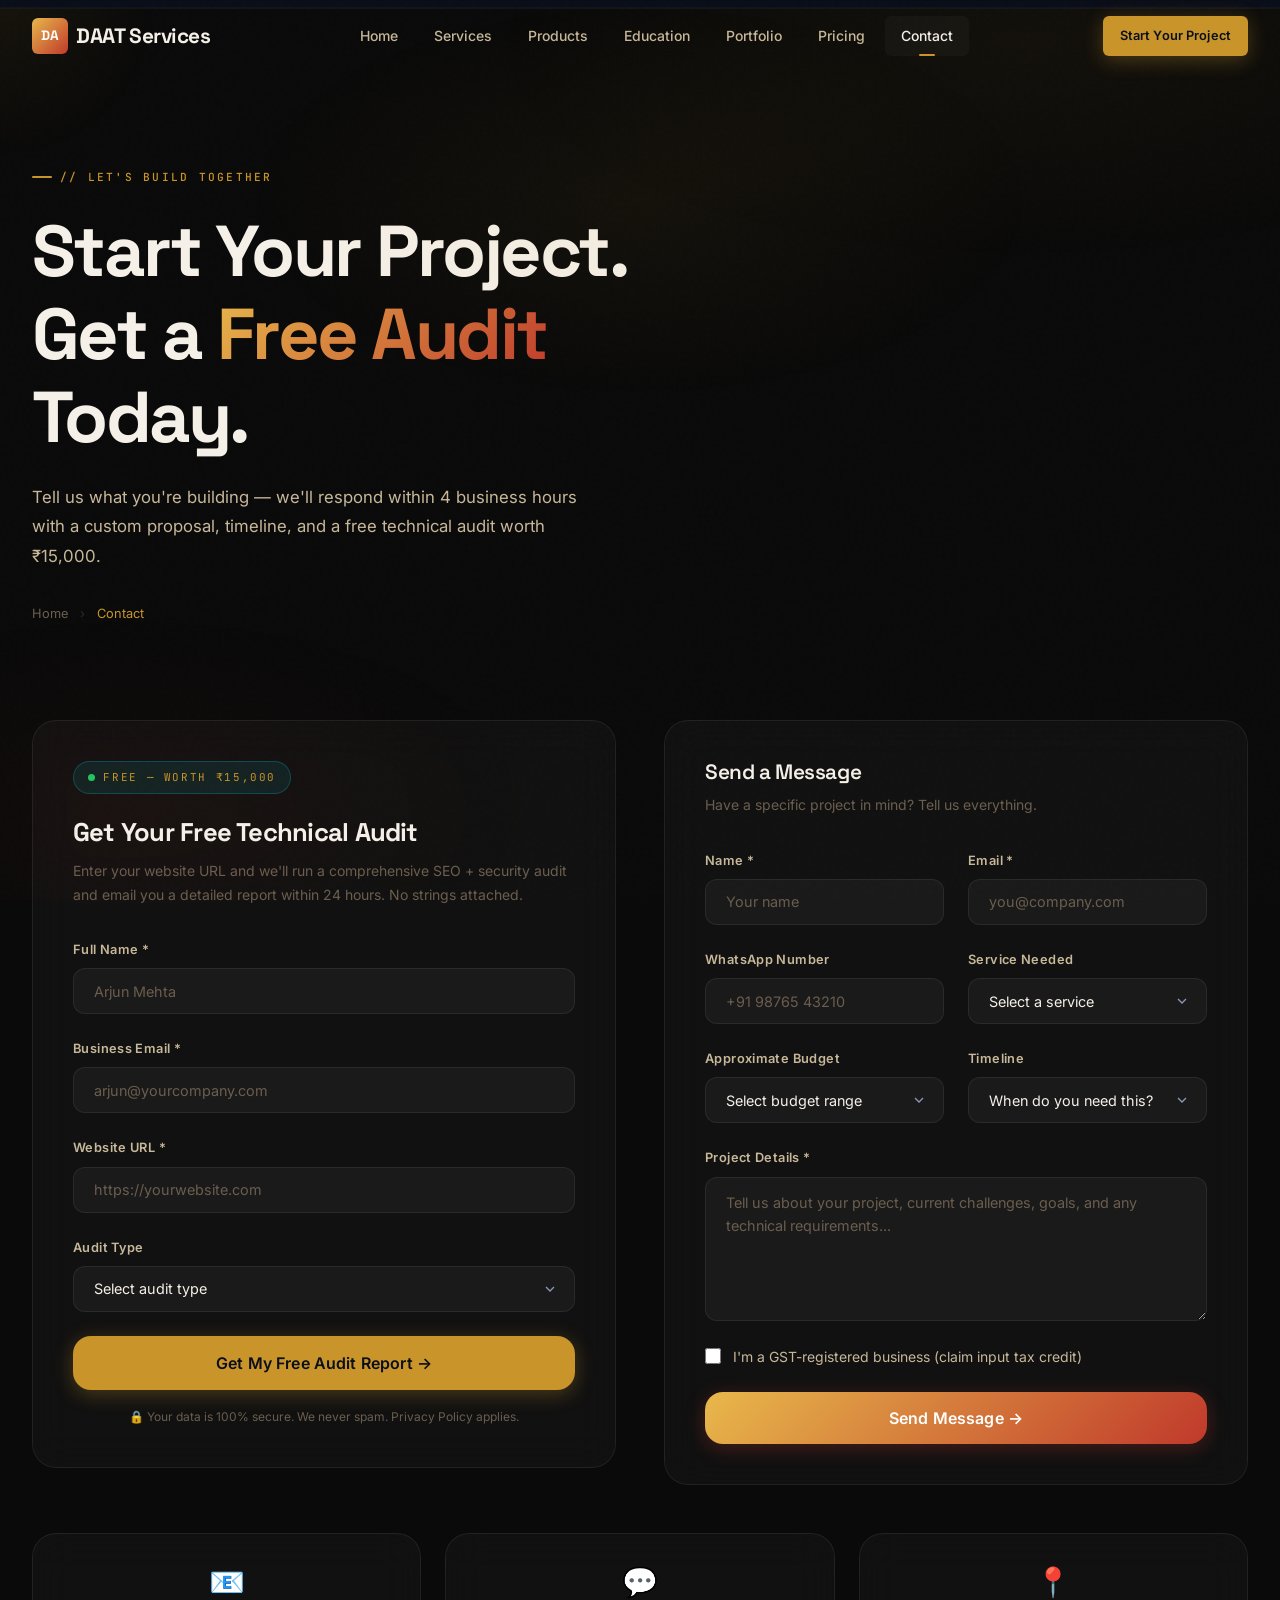
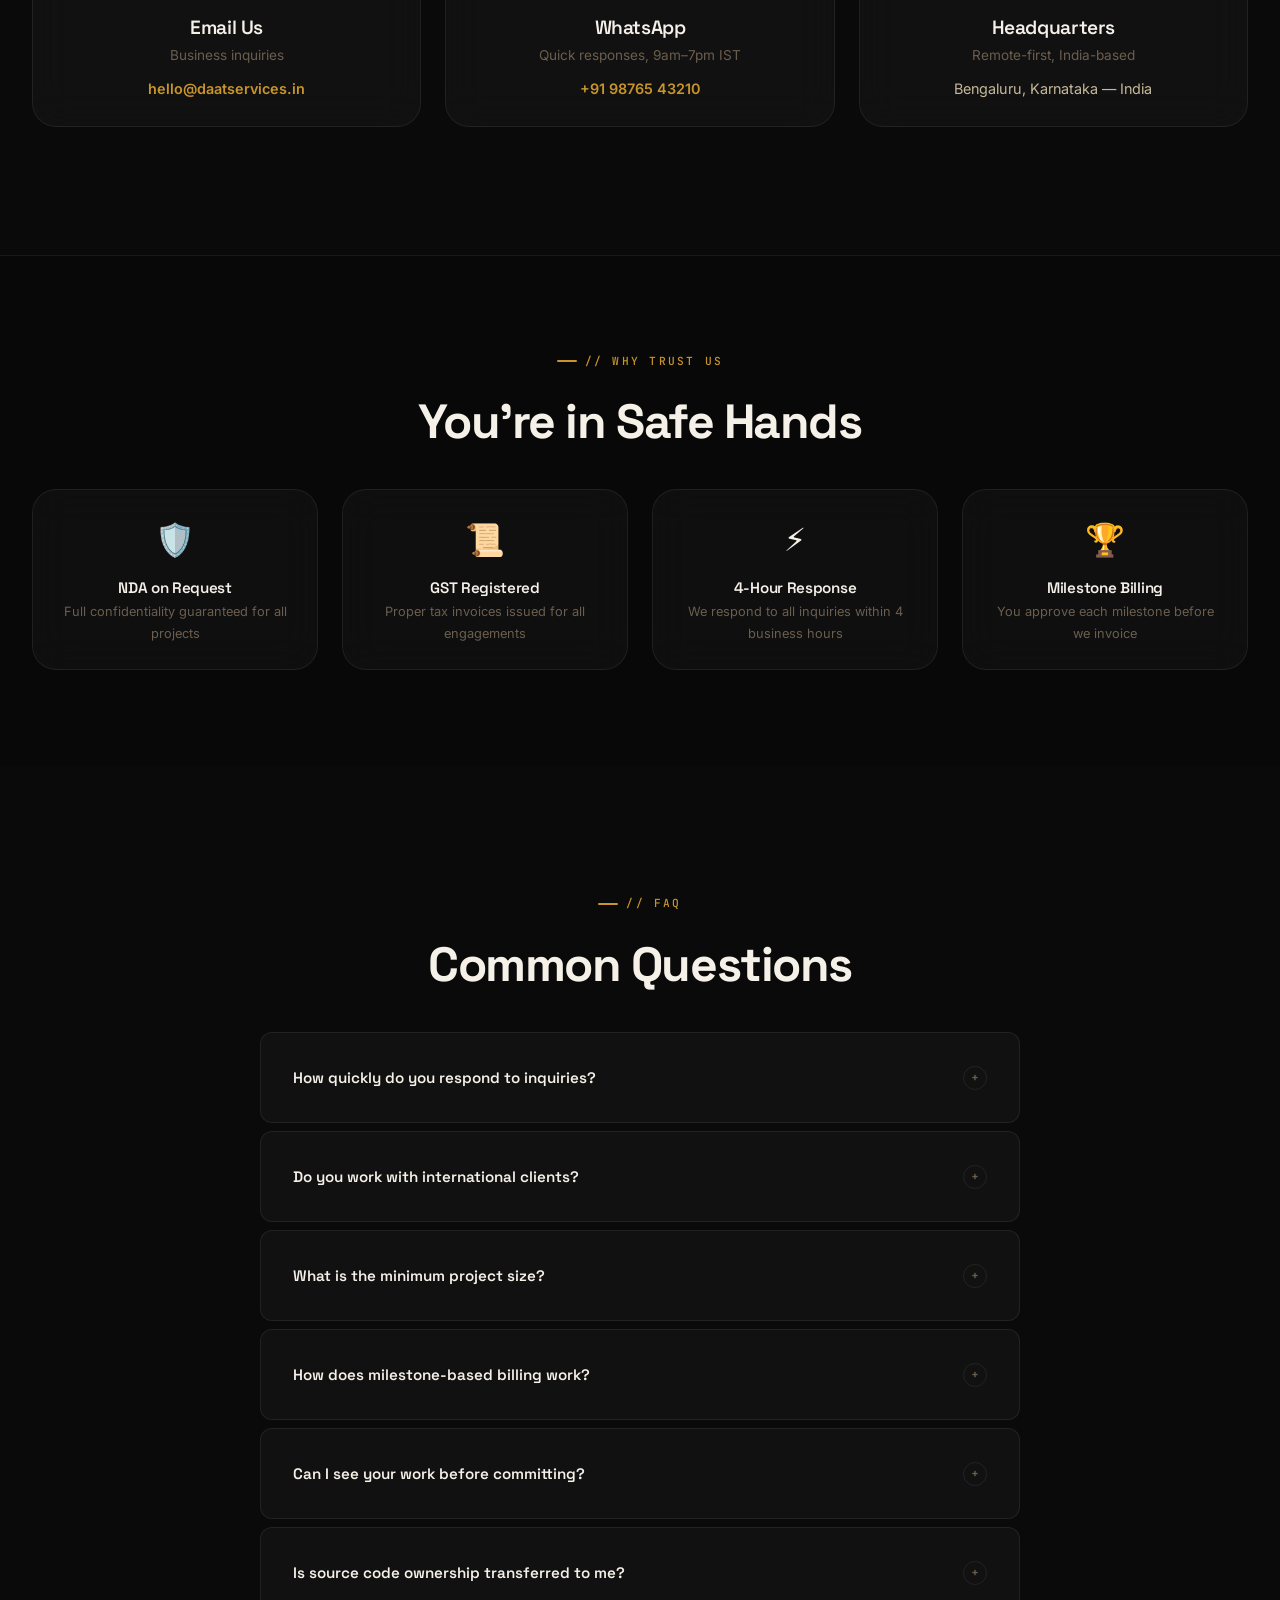
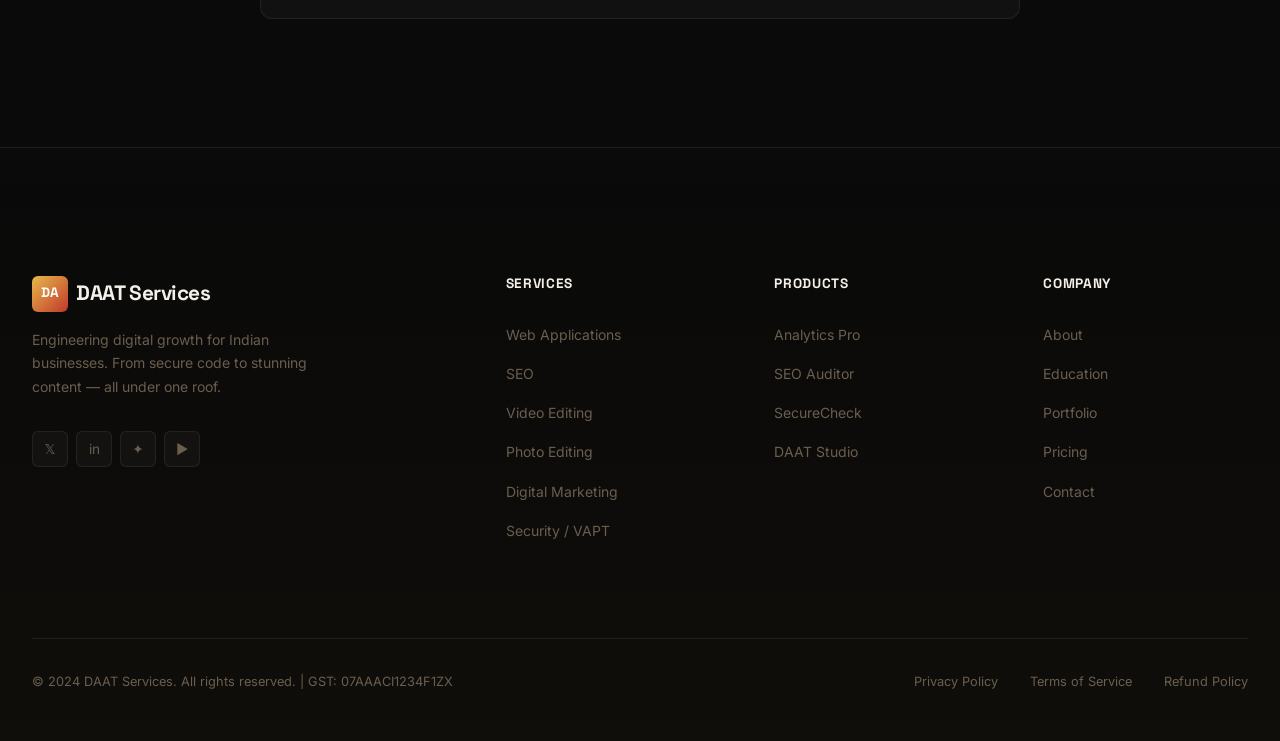
==== contact.html @ 8ff04e64 "init" ====
<!DOCTYPE html>
<html lang="en">
<head>
  <meta charset="UTF-8">
  <meta name="viewport" content="width=device-width, initial-scale=1.0">
  <title>Contact & Free Audit | DAAT Services — Digital Agency India</title>
  <meta name="description" content="Contact DAAT Services for a free SEO or security audit. Start your project today. India's premier full-stack digital agency — web, SEO, video, marketing.">
  <meta property="og:title" content="Contact DAAT Services | Get Your Free Audit">
  <meta property="og:description" content="Get a free ₹15,000 technical SEO or security audit. Reach out today.">
  <meta property="og:image" content="assets/hero_bg.jpg">
  <link rel="stylesheet" href="css/global.css">
  <link rel="stylesheet" href="css/animations.css">
  <link rel="stylesheet" href="css/components.css">
</head>
<body>
<div class="cursor-glow"></div>
<div class="progress-bar"></div>

<!-- ── Navigation ─────────────────────────────────────────── -->
<nav class="nav" id="main-nav" role="navigation" aria-label="Main navigation">
  <div class="nav-inner">
    <a href="index.html" class="nav-logo" aria-label="DAAT Services Home">
      <div class="nav-logo-icon" aria-hidden="true">DA</div>
      DAAT Services
    </a>
    <div class="nav-links" role="list">
      <a href="index.html"    class="nav-link" role="listitem">Home</a>
      <a href="services.html" class="nav-link" role="listitem">Services</a>
      <a href="products.html" class="nav-link" role="listitem">Products</a>
      <a href="education.html" class="nav-link" role="listitem">Education</a>
      <a href="portfolio.html" class="nav-link" role="listitem">Portfolio</a>
      <a href="pricing.html"  class="nav-link" role="listitem">Pricing</a>
      <a href="contact.html"  class="nav-link active" role="listitem">Contact</a>
    </div>
    <div class="nav-actions">
      <a href="contact.html" class="btn btn-primary btn-sm">Start Your Project</a>
      <button class="nav-toggle" id="nav-toggle" aria-label="Toggle navigation" aria-expanded="false">
        <span></span><span></span><span></span>
      </button>
    </div>
  </div>
</nav>

<!-- Mobile Drawer -->
<div class="nav-drawer" id="nav-drawer" aria-hidden="true">
  <div class="nav-drawer-links">
    <a href="index.html"     class="nav-drawer-link">Home</a>
    <a href="services.html"  class="nav-drawer-link">Services</a>
    <a href="products.html"  class="nav-drawer-link">Products</a>
    <a href="education.html" class="nav-drawer-link">Education</a>
    <a href="portfolio.html" class="nav-drawer-link">Portfolio</a>
    <a href="pricing.html"   class="nav-drawer-link">Pricing</a>
    <a href="contact.html"   class="nav-drawer-link">Contact</a>
  </div>
  <a href="contact.html" class="btn btn-primary" style="width:100%;justify-content:center">Start Your Project →</a>
</div>

<main class="page-wrapper">

  <!-- ── Page Hero ─────────────────────────────────────────── -->
  <section class="page-hero">
    <div class="container">
      <div style="max-width:700px">
        <div class="section-eyebrow">// Let's Build Together</div>
        <h1>Start Your Project.<br>Get a <span class="text-gradient">Free Audit</span> Today.</h1>
        <p style="font-size:1.05rem;color:var(--text-body);margin:1.5rem 0 2rem;max-width:560px;line-height:1.75">
          Tell us what you're building — we'll respond within 4 business hours with a custom
          proposal, timeline, and a free technical audit worth ₹15,000.
        </p>
        <nav aria-label="Breadcrumb" style="font-size:0.8rem;color:var(--text-muted)">
          <a href="index.html" style="color:var(--text-muted)">Home</a>
          <span style="margin:0 0.5rem;opacity:0.4">›</span>
          <span style="color:var(--cyan)">Contact</span>
        </nav>
      </div>
    </div>
  </section>

  <!-- ── Free Audit Lead Magnet ─────────────────────────────── -->
  <section class="section" style="padding-top:0">
    <div class="container">
      <div style="display:grid;grid-template-columns:1fr 1fr;gap:3rem;align-items:start">

        <!-- Left: Free Audit Form -->
        <div class="reveal from-left">
          <div class="glass-card" style="padding:2.5rem">
            <div style="display:inline-flex;align-items:center;gap:0.5rem;background:rgba(0,240,255,0.08);border:1px solid rgba(0,240,255,0.2);border-radius:100px;padding:0.4rem 0.9rem;margin-bottom:1.5rem">
              <span style="width:7px;height:7px;background:#22c55e;border-radius:50%;display:inline-block"></span>
              <span style="font-family:'JetBrains Mono',monospace;font-size:0.68rem;letter-spacing:0.15em;text-transform:uppercase;color:var(--cyan)">Free — Worth ₹15,000</span>
            </div>
            <h2 style="font-size:1.6rem;margin-bottom:0.75rem">Get Your Free Technical Audit</h2>
            <p style="font-size:0.875rem;color:var(--text-muted);margin-bottom:2rem;line-height:1.7">
              Enter your website URL and we'll run a comprehensive SEO + security audit
              and email you a detailed report within 24 hours. No strings attached.
            </p>
            <form data-form="lead" novalidate>
              <div class="contact-form" style="grid-template-columns:1fr">
                <div class="form-group">
                  <label class="form-label" for="audit-name">Full Name *</label>
                  <input class="form-input-large" id="audit-name" type="text" placeholder="Arjun Mehta" required>
                </div>
                <div class="form-group">
                  <label class="form-label" for="audit-email">Business Email *</label>
                  <input class="form-input-large" id="audit-email" type="email" placeholder="arjun@yourcompany.com" required>
                </div>
                <div class="form-group">
                  <label class="form-label" for="audit-url">Website URL *</label>
                  <input class="form-input-large" id="audit-url" type="url" placeholder="https://yourwebsite.com" required>
                </div>
                <div class="form-group">
                  <label class="form-label" for="audit-type">Audit Type</label>
                  <select class="form-input-large" id="audit-type">
                    <option value="">Select audit type</option>
                    <option value="seo">Technical SEO Audit</option>
                    <option value="security">Security Vulnerability Scan</option>
                    <option value="both">Both SEO + Security</option>
                  </select>
                </div>
              </div>
              <button type="submit" class="btn btn-primary btn-lg" style="width:100%;margin-top:1.5rem;justify-content:center">
                Get My Free Audit Report →
              </button>
              <p style="font-size:0.75rem;color:var(--text-muted);text-align:center;margin-top:1rem">
                🔒 Your data is 100% secure. We never spam. Privacy Policy applies.
              </p>
            </form>
          </div>
        </div>

        <!-- Right: Contact + Info -->
        <div class="reveal from-right" style="display:flex;flex-direction:column;gap:1.5rem">

          <!-- General Contact Form -->
          <div class="glass-card" style="padding:2.5rem">
            <h3 style="font-size:1.3rem;margin-bottom:0.5rem">Send a Message</h3>
            <p style="font-size:0.875rem;color:var(--text-muted);margin-bottom:2rem">Have a specific project in mind? Tell us everything.</p>
            <form data-form="contact" novalidate>
              <div class="contact-form">
                <div class="form-group">
                  <label class="form-label" for="c-name">Name *</label>
                  <input class="form-input-large" id="c-name" type="text" placeholder="Your name" required>
                </div>
                <div class="form-group">
                  <label class="form-label" for="c-email">Email *</label>
                  <input class="form-input-large" id="c-email" type="email" placeholder="you@company.com" required>
                </div>
                <div class="form-group">
                  <label class="form-label" for="c-phone">WhatsApp Number</label>
                  <input class="form-input-large" id="c-phone" type="tel" placeholder="+91 98765 43210">
                </div>
                <div class="form-group">
                  <label class="form-label" for="c-service">Service Needed</label>
                  <select class="form-input-large" id="c-service">
                    <option value="">Select a service</option>
                    <option>Web Application Development</option>
                    <option>Data-Driven SEO</option>
                    <option>Video Editing & Production</option>
                    <option>Photo Editing & Design</option>
                    <option>Digital Marketing & Ads</option>
                    <option>Security & VAPT</option>
                    <option>Multiple Services</option>
                    <option>Product Demo / Consultation</option>
                  </select>
                </div>
                <div class="form-group">
                  <label class="form-label" for="c-budget">Approximate Budget</label>
                  <select class="form-input-large" id="c-budget">
                    <option value="">Select budget range</option>
                    <option>Under ₹25,000</option>
                    <option>₹25,000 – ₹1,00,000</option>
                    <option>₹1,00,000 – ₹5,00,000</option>
                    <option>₹5,00,000+</option>
                    <option>Ongoing Retainer</option>
                  </select>
                </div>
                <div class="form-group">
                  <label class="form-label" for="c-timeline">Timeline</label>
                  <select class="form-input-large" id="c-timeline">
                    <option value="">When do you need this?</option>
                    <option>ASAP (within 1 week)</option>
                    <option>Within 1 month</option>
                    <option>1–3 months</option>
                    <option>3+ months</option>
                    <option>Flexible</option>
                  </select>
                </div>
                <div class="form-group full">
                  <label class="form-label" for="c-message">Project Details *</label>
                  <textarea class="form-input-large" id="c-message" rows="5" placeholder="Tell us about your project, current challenges, goals, and any technical requirements..." required></textarea>
                </div>
                <!-- GSTIN for B2B -->
                <div class="form-group full">
                  <label style="display:flex;align-items:center;gap:0.75rem;cursor:pointer;font-size:0.875rem;color:var(--text-body)">
                    <input type="checkbox" id="c-has-gstin" style="width:16px;height:16px;accent-color:var(--cyan)">
                    I'm a GST-registered business (claim input tax credit)
                  </label>
                  <div id="c-gstin-field" style="display:none;margin-top:0.75rem">
                    <input class="form-input-large" type="text" placeholder="GST Number (e.g. 07AAACI1234F1ZX)" maxlength="15" style="text-transform:uppercase">
                    <p style="font-size:0.75rem;color:var(--cyan);margin-top:0.5rem">✓ GST-compliant invoice will be issued for all transactions.</p>
                  </div>
                </div>
              </div>
              <button type="submit" class="btn btn-gradient btn-lg" style="width:100%;margin-top:1.5rem;justify-content:center">
                Send Message →
              </button>
            </form>
          </div>

        </div>
      </div>

      <!-- Contact Info Cards -->
      <div style="display:grid;grid-template-columns:repeat(3,1fr);gap:1.5rem;margin-top:3rem" class="stagger-container">
        <div class="glass-card reveal" style="padding:1.5rem;text-align:center">
          <div style="font-size:1.8rem;margin-bottom:0.75rem">📧</div>
          <h4 style="margin-bottom:0.25rem">Email Us</h4>
          <p style="font-size:0.85rem;color:var(--text-muted);margin-bottom:0.5rem">Business inquiries</p>
          <a href="mailto:hello@daatservices.in" style="color:var(--cyan);font-size:0.9rem;font-weight:600">hello@daatservices.in</a>
        </div>
        <div class="glass-card reveal" style="padding:1.5rem;text-align:center">
          <div style="font-size:1.8rem;margin-bottom:0.75rem">💬</div>
          <h4 style="margin-bottom:0.25rem">WhatsApp</h4>
          <p style="font-size:0.85rem;color:var(--text-muted);margin-bottom:0.5rem">Quick responses, 9am–7pm IST</p>
          <a href="https://wa.me/919876543210" target="_blank" rel="noopener" style="color:var(--cyan);font-size:0.9rem;font-weight:600">+91 98765 43210</a>
        </div>
        <div class="glass-card reveal" style="padding:1.5rem;text-align:center">
          <div style="font-size:1.8rem;margin-bottom:0.75rem">📍</div>
          <h4 style="margin-bottom:0.25rem">Headquarters</h4>
          <p style="font-size:0.85rem;color:var(--text-muted);margin-bottom:0.5rem">Remote-first, India-based</p>
          <span style="color:var(--text-body);font-size:0.9rem">Bengaluru, Karnataka — India</span>
        </div>
      </div>
    </div>
  </section>

  <!-- ── Trust & Verification ──────────────────────────────── -->
  <section class="section-sm" style="background:rgba(0,0,0,0.15);border-top:1px solid var(--glass-border)">
    <div class="container">
      <div style="text-align:center;margin-bottom:2.5rem" class="reveal">
        <div class="section-eyebrow" style="justify-content:center">// Why Trust Us</div>
        <h2>You're in Safe Hands</h2>
      </div>
      <div style="display:grid;grid-template-columns:repeat(4,1fr);gap:1.5rem" class="stagger-container">
        <div class="glass-card reveal" style="padding:1.5rem;text-align:center">
          <div style="font-size:2rem;margin-bottom:0.75rem">🛡️</div>
          <h4 style="font-size:0.95rem;margin-bottom:0.25rem">NDA on Request</h4>
          <p style="font-size:0.8rem;color:var(--text-muted)">Full confidentiality guaranteed for all projects</p>
        </div>
        <div class="glass-card reveal" style="padding:1.5rem;text-align:center">
          <div style="font-size:2rem;margin-bottom:0.75rem">📜</div>
          <h4 style="font-size:0.95rem;margin-bottom:0.25rem">GST Registered</h4>
          <p style="font-size:0.8rem;color:var(--text-muted)">Proper tax invoices issued for all engagements</p>
        </div>
        <div class="glass-card reveal" style="padding:1.5rem;text-align:center">
          <div style="font-size:2rem;margin-bottom:0.75rem">⚡</div>
          <h4 style="font-size:0.95rem;margin-bottom:0.25rem">4-Hour Response</h4>
          <p style="font-size:0.8rem;color:var(--text-muted)">We respond to all inquiries within 4 business hours</p>
        </div>
        <div class="glass-card reveal" style="padding:1.5rem;text-align:center">
          <div style="font-size:2rem;margin-bottom:0.75rem">🏆</div>
          <h4 style="font-size:0.95rem;margin-bottom:0.25rem">Milestone Billing</h4>
          <p style="font-size:0.8rem;color:var(--text-muted)">You approve each milestone before we invoice</p>
        </div>
      </div>
    </div>
  </section>

  <!-- ── FAQ ──────────────────────────────────────────────── -->
  <section class="section">
    <div class="container">
      <div class="section-header reveal" style="text-align:center;margin-bottom:2.5rem">
        <div class="section-eyebrow" style="justify-content:center">// FAQ</div>
        <h2>Common Questions</h2>
      </div>
      <div class="faq-list">
        <div class="faq-item">
          <div class="faq-question">
            How quickly do you respond to inquiries?
            <div class="faq-icon">+</div>
          </div>
          <div class="faq-answer">
            <p>We respond to all new inquiries within 4 business hours (9am–7pm IST, Monday–Saturday). For urgent projects, WhatsApp is the fastest way to reach us and typically gets a response within 30 minutes.</p>
          </div>
        </div>
        <div class="faq-item">
          <div class="faq-question">
            Do you work with international clients?
            <div class="faq-icon">+</div>
          </div>
          <div class="faq-answer">
            <p>Yes, we work with clients globally. For international clients, invoicing is available in USD. We're a fully remote team, so timezone differences are handled via async Slack communication and scheduled video calls.</p>
          </div>
        </div>
        <div class="faq-item">
          <div class="faq-question">
            What is the minimum project size?
            <div class="faq-icon">+</div>
          </div>
          <div class="faq-answer">
            <p>Our sachet/one-off packages start from ₹1,499 (e.g., product photo editing). For ongoing retainers, our Growth plan starts at ₹24,999/month. We believe every business, at any stage, deserves quality digital work.</p>
          </div>
        </div>
        <div class="faq-item">
          <div class="faq-question">
            How does milestone-based billing work?
            <div class="faq-icon">+</div>
          </div>
          <div class="faq-answer">
            <p>We split projects into clear milestones (e.g., 30% on kickoff, 40% on design approval, 30% on final delivery). You only pay each milestone after reviewing and approving the deliverable. This protects your investment at every step.</p>
          </div>
        </div>
        <div class="faq-item">
          <div class="faq-question">
            Can I see your work before committing?
            <div class="faq-icon">+</div>
          </div>
          <div class="faq-answer">
            <p>Absolutely. Our portfolio page has 6 detailed case studies. We're also happy to arrange a 30-minute Zoom call where we walk you through relevant past projects, methodologies, and answer any technical questions you have.</p>
          </div>
        </div>
        <div class="faq-item">
          <div class="faq-question">
            Is source code ownership transferred to me?
            <div class="faq-icon">+</div>
          </div>
          <div class="faq-answer">
            <p>Yes — upon final payment, you receive 100% ownership of all source code, design files, video project files, and content assets. We use private GitHub repositories during development and transfer ownership at project close.</p>
          </div>
        </div>
      </div>
    </div>
  </section>

</main>

<!-- ── Footer ─────────────────────────────────────────────── -->
<footer>
  <div class="container">
    <div class="footer-grid">
      <div class="footer-brand">
        <a href="index.html" class="nav-logo" style="margin-bottom:0">
          <div class="nav-logo-icon">DA</div>
          DAAT Services
        </a>
        <p>Engineering digital growth for Indian businesses. From secure code to stunning content — all under one roof.</p>
        <div class="footer-socials">
          <a href="#" class="social-btn" aria-label="X / Twitter">𝕏</a>
          <a href="#" class="social-btn" aria-label="LinkedIn">in</a>
          <a href="#" class="social-btn" aria-label="Instagram">✦</a>
          <a href="#" class="social-btn" aria-label="YouTube">▶</a>
        </div>
      </div>
      <div class="footer-col">
        <h5>Services</h5>
        <div class="footer-links">
          <a href="services.html" class="footer-link">Web Applications</a>
          <a href="services.html" class="footer-link">SEO</a>
          <a href="services.html" class="footer-link">Video Editing</a>
          <a href="services.html" class="footer-link">Photo Editing</a>
          <a href="services.html" class="footer-link">Digital Marketing</a>
          <a href="services.html" class="footer-link">Security / VAPT</a>
        </div>
      </div>
      <div class="footer-col">
        <h5>Products</h5>
        <div class="footer-links">
          <a href="products.html" class="footer-link">Analytics Pro</a>
          <a href="products.html" class="footer-link">SEO Auditor</a>
          <a href="products.html" class="footer-link">SecureCheck</a>
          <a href="products.html" class="footer-link">DAAT Studio</a>
        </div>
      </div>
      <div class="footer-col">
        <h5>Company</h5>
        <div class="footer-links">
          <a href="index.html"     class="footer-link">About</a>
          <a href="education.html" class="footer-link">Education</a>
          <a href="portfolio.html" class="footer-link">Portfolio</a>
          <a href="pricing.html"   class="footer-link">Pricing</a>
          <a href="contact.html"   class="footer-link">Contact</a>
        </div>
      </div>
    </div>
    <div class="footer-bottom">
      <p>© 2024 DAAT Services. All rights reserved. | GST: 07AAACI1234F1ZX</p>
      <div class="footer-legal">
        <a href="#">Privacy Policy</a>
        <a href="#">Terms of Service</a>
        <a href="#">Refund Policy</a>
      </div>
    </div>
  </div>
</footer>

<script src="js/main.js"></script>
<script>
  // GSTIN field toggle
  document.getElementById('c-has-gstin')?.addEventListener('change', function() {
    document.getElementById('c-gstin-field').style.display = this.checked ? 'block' : 'none';
  });
</script>
</body>
</html>
---- css/global.css ----
/* ============================================================
   DAAT SERVICES — Global Design System
   ============================================================ */

@import url('https://fonts.googleapis.com/css2?family=Space+Grotesk:wght@300;400;500;600;700;800&family=Inter:wght@300;400;500;600;700&family=JetBrains+Mono:wght@400;500&display=swap');

/* ─── Design Tokens ─────────────────────────────────────── */
:root {
  /* Colors */
  --bg-midnight:      #0A0A0A;
  --bg-dark:          #111111;
  --bg-card:          #141414;
  --bg-card-hover:    #1A1A1A;
  --cyan:             #C9952A;
  --cyan-dim:         #A37820;
  --cyan-glow:        rgba(201, 149, 42, 0.15);
  --purple:           #C0392B;
  --purple-dim:       #922B21;
  --purple-glow:      rgba(192, 57, 43, 0.15);
  --glass-bg:         rgba(255, 255, 255, 0.03);
  --glass-border:     rgba(255, 255, 255, 0.07);
  --glass-bg-hover:   rgba(255, 255, 255, 0.055);
  --text-primary:     #F5F0E8;
  --text-body:        #C8B89A;
  --text-muted:       #6B5E4E;
  --border-subtle:    rgba(255, 255, 255, 0.05);
  --border-cyan:      rgba(201, 149, 42, 0.28);
  --border-purple:    rgba(192, 57, 43, 0.32);

  /* Named aliases — professional palette */
  --gold:             #C9952A;
  --gold-light:       #E8B84B;
  --gold-dim:         #A37820;
  --gold-glow:        rgba(201, 149, 42, 0.15);
  --crimson:          #C0392B;
  --crimson-deep:     #922B21;
  --crimson-glow:     rgba(192, 57, 43, 0.18);
  --charcoal:         #0A0A0A;
  --warm-text:        #C8B89A;
  --warm-muted:       #6B5E4E;

  /* Gradients */
  --grad-cyan-purple: linear-gradient(135deg, #E8B84B 0%, #C0392B 100%);
  --grad-hero:        linear-gradient(135deg, rgba(201,149,42,0.08) 0%, rgba(192,57,43,0.06) 100%);
  --grad-card:        linear-gradient(145deg, rgba(201,149,42,0.04) 0%, rgba(192,57,43,0.02) 100%);
  --grad-footer:      linear-gradient(180deg, transparent 0%, rgba(201,149,42,0.03) 100%);

  /* Spacing Scale */
  --space-xs:   0.25rem;
  --space-sm:   0.5rem;
  --space-md:   1rem;
  --space-lg:   1.5rem;
  --space-xl:   2rem;
  --space-2xl:  3rem;
  --space-3xl:  4rem;
  --space-4xl:  6rem;
  --space-5xl:  8rem;

  /* Border Radius */
  --radius-sm:  6px;
  --radius-md:  12px;
  --radius-lg:  18px;
  --radius-xl:  24px;
  --radius-2xl: 32px;
  --radius-full: 999px;

  /* Shadows */
  --shadow-cyan:   0 0 30px rgba(201, 149, 42, 0.22);
  --shadow-purple: 0 0 30px rgba(192, 57, 43, 0.25);
  --shadow-card:   0 4px 24px rgba(0, 0, 0, 0.55);
  --shadow-btn:    0 4px 20px rgba(201, 149, 42, 0.32);
  --shadow-btn-lg: 0 8px 32px rgba(201, 149, 42, 0.45);

  /* Transitions */
  --ease-smooth:  cubic-bezier(0.4, 0, 0.2, 1);
  --ease-spring:  cubic-bezier(0.175, 0.885, 0.32, 1.275);
  --ease-out:     cubic-bezier(0, 0, 0.2, 1);
  --trans-fast:   150ms var(--ease-smooth);
  --trans-base:   250ms var(--ease-smooth);
  --trans-slow:   400ms var(--ease-smooth);

  /* Layout */
  --container-max: 1280px;
  --nav-height: 72px;
}

/* ─── Reset & Base ──────────────────────────────────────── */
*, *::before, *::after {
  box-sizing: border-box;
  margin: 0;
  padding: 0;
}

html {
  scroll-behavior: smooth;
  font-size: 16px;
  -webkit-text-size-adjust: 100%;
}

body {
  background-color: var(--bg-midnight);
  color: var(--text-primary);
  font-family: 'Inter', system-ui, sans-serif;
  font-size: 1rem;
  line-height: 1.65;
  font-weight: 400;
  overflow-x: hidden;
  min-height: 100vh;
  -webkit-font-smoothing: antialiased;
  -moz-osx-font-smoothing: grayscale;
}

body::before {
  content: '';
  position: fixed;
  inset: 0;
  background:
    radial-gradient(ellipse 70% 40% at 80% 5%,  rgba(201, 149, 42, 0.05) 0%, transparent 60%),
    radial-gradient(ellipse 60% 40% at 10% 90%, rgba(192, 57,  43, 0.04) 0%, transparent 55%);
  pointer-events: none;
  z-index: 0;
}

img, video { max-width: 100%; height: auto; display: block; }
a { color: inherit; text-decoration: none; }
button { cursor: pointer; border: none; background: none; font-family: inherit; }
input, textarea, select { font-family: inherit; }
ul, ol { list-style: none; }

/* ─── Typography ────────────────────────────────────────── */
h1, h2, h3, h4, h5, h6 {
  font-family: 'Space Grotesk', sans-serif;
  font-weight: 700;
  line-height: 1.15;
  letter-spacing: -0.02em;
  color: var(--text-primary);
}

h1 { font-size: clamp(2.5rem, 6vw, 4.5rem); font-weight: 800; letter-spacing: -0.035em; }
h2 { font-size: clamp(1.8rem, 4vw, 3rem); font-weight: 700; letter-spacing: -0.03em; }
h3 { font-size: clamp(1.3rem, 2.5vw, 1.8rem); font-weight: 600; }
h4 { font-size: 1.2rem; font-weight: 600; }
h5 { font-size: 1rem; font-weight: 600; }

p {
  color: var(--text-body);
  line-height: 1.75;
  font-size: clamp(0.9rem, 1.5vw, 1rem);
}

.text-gradient {
  background: var(--grad-cyan-purple);
  -webkit-background-clip: text;
  -webkit-text-fill-color: transparent;
  background-clip: text;
}

.text-cyan { color: var(--cyan); }
.text-purple { color: var(--purple); }
.text-muted { color: var(--text-muted); }
.text-body { color: var(--text-body); }

.label {
  font-family: 'JetBrains Mono', monospace;
  font-size: 0.7rem;
  font-weight: 500;
  letter-spacing: 0.2em;
  text-transform: uppercase;
  color: var(--cyan);
}

/* ─── Layout Utilities ──────────────────────────────────── */
.container {
  width: 100%;
  max-width: var(--container-max);
  margin: 0 auto;
  padding: 0 var(--space-xl);
}

@media (max-width: 768px) {
  .container { padding: 0 var(--space-lg); }
}

.section {
  position: relative;
  padding: var(--space-5xl) 0;
  z-index: 1;
}

.section-sm { padding: var(--space-4xl) 0; }
.section-header { margin-bottom: var(--space-3xl); }
.section-header .label { display: block; margin-bottom: var(--space-sm); }
.section-header p { max-width: 600px; margin-top: var(--space-md); }

/* ─── Glassmorphism ─────────────────────────────────────── */
.glass {
  background: var(--glass-bg);
  backdrop-filter: blur(20px) saturate(1.5);
  -webkit-backdrop-filter: blur(20px) saturate(1.5);
  border: 1px solid var(--glass-border);
}

.glass-card {
  background: var(--glass-bg);
  backdrop-filter: blur(20px) saturate(1.5);
  -webkit-backdrop-filter: blur(20px) saturate(1.5);
  border: 1px solid var(--glass-border);
  border-radius: var(--radius-xl);
  padding: var(--space-2xl);
  position: relative;
  overflow: hidden;
  transition: all var(--trans-slow);
}

.glass-card::before {
  content: '';
  position: absolute;
  inset: 0;
  background: var(--grad-card);
  opacity: 0;
  transition: opacity var(--trans-slow);
  border-radius: inherit;
}

.glass-card:hover {
  background: var(--glass-bg-hover);
  border-color: var(--border-cyan);
  box-shadow: var(--shadow-cyan), var(--shadow-card);
  transform: translateY(-4px);
}

.glass-card:hover::before { opacity: 1; }

/* Cyan-accented card */
.glass-card.accent-cyan {
  border-top: 2px solid var(--cyan);
}

/* Purple-accented card (creative services) */
.glass-card.accent-purple {
  border-top: 2px solid var(--purple);
}

.glass-card.accent-purple:hover {
  border-color: var(--purple);
  box-shadow: var(--shadow-purple), var(--shadow-card);
}

/* ─── Dividers ──────────────────────────────────────────── */
.divider {
  width: 48px;
  height: 3px;
  background: var(--grad-cyan-purple);
  border-radius: var(--radius-full);
  margin: var(--space-lg) 0;
}

/* ─── Custom Scrollbar ──────────────────────────────────── */
::-webkit-scrollbar { width: 6px; height: 6px; }
::-webkit-scrollbar-track { background: var(--bg-midnight); }
::-webkit-scrollbar-thumb {
  background: rgba(201, 149, 42, 0.3);
  border-radius: var(--radius-full);
}
::-webkit-scrollbar-thumb:hover { background: rgba(201, 149, 42, 0.55); }

/* ─── Selection ─────────────────────────────────────────── */
::selection {
  background: rgba(201, 149, 42, 0.2);
  color: var(--text-primary);
}

/* ─── Focus ─────────────────────────────────────────────── */
:focus-visible {
  outline: 2px solid var(--cyan);
  outline-offset: 3px;
  border-radius: 4px;
}

/* ─── Page Wrapper ──────────────────────────────────────── */
.page-wrapper {
  position: relative;
  z-index: 1;
}

/* ─── Noise Texture Overlay ─────────────────────────────── */
body::after {
  content: '';
  position: fixed;
  inset: 0;
  opacity: 0.015;
  background-image: url("data:image/svg+xml,%3Csvg viewBox='0 0 256 256' xmlns='http://www.w3.org/2000/svg'%3E%3Cfilter id='noise'%3E%3CfeTurbulence type='fractalNoise' baseFrequency='0.9' numOctaves='4' stitchTiles='stitch'/%3E%3C/filter%3E%3Crect width='100%25' height='100%25' filter='url(%23noise)' opacity='1'/%3E%3C/svg%3E");
  pointer-events: none;
  z-index: 9999;
}
---- css/animations.css ----
/* ============================================================
   DAAT SERVICES — Animations
   ============================================================ */

/* ─── Keyframes ─────────────────────────────────────────── */
@keyframes fadeUp {
  from { opacity: 0; transform: translateY(32px); }
  to   { opacity: 1; transform: translateY(0); }
}

@keyframes fadeIn {
  from { opacity: 0; }
  to   { opacity: 1; }
}

@keyframes slideLeft {
  from { opacity: 0; transform: translateX(40px); }
  to   { opacity: 1; transform: translateX(0); }
}

@keyframes slideRight {
  from { opacity: 0; transform: translateX(-40px); }
  to   { opacity: 1; transform: translateX(0); }
}

@keyframes scaleIn {
  from { opacity: 0; transform: scale(0.92); }
  to   { opacity: 1; transform: scale(1); }
}

@keyframes marqueeLeft {
  from { transform: translateX(0); }
  to   { transform: translateX(-50%); }
}

@keyframes marqueeRight {
  from { transform: translateX(-50%); }
  to   { transform: translateX(0); }
}

@keyframes pulse-cyan {
  0%, 100% { box-shadow: 0 0 0 0 rgba(201, 149, 42, 0); }
  50%       { box-shadow: 0 0 0 8px rgba(201, 149, 42, 0.1); }
}

@keyframes pulse-purple {
  0%, 100% { box-shadow: 0 0 0 0 rgba(192, 57, 43, 0); }
  50%       { box-shadow: 0 0 0 8px rgba(192, 57, 43, 0.1); }
}

@keyframes float {
  0%, 100% { transform: translateY(0px); }
  50%       { transform: translateY(-10px); }
}

@keyframes floatSlow {
  0%, 100% { transform: translateY(0px) rotate(0deg); }
  50%       { transform: translateY(-16px) rotate(2deg); }
}

@keyframes spin-slow {
  from { transform: rotate(0deg); }
  to   { transform: rotate(360deg); }
}

@keyframes gradient-shift {
  0%   { background-position: 0% 50%; }
  50%  { background-position: 100% 50%; }
  100% { background-position: 0% 50%; }
}

@keyframes shimmer {
  from { transform: translateX(-100%); }
  to   { transform: translateX(100%); }
}

@keyframes blink {
  0%, 100% { opacity: 1; }
  50%       { opacity: 0; }
}

@keyframes typewriter {
  from { width: 0; }
  to   { width: 100%; }
}

@keyframes counter-up {
  from { opacity: 0; transform: translateY(20px); }
  to   { opacity: 1; transform: translateY(0); }
}

@keyframes orbit {
  from { transform: rotate(0deg) translateX(80px) rotate(0deg); }
  to   { transform: rotate(360deg) translateX(80px) rotate(-360deg); }
}

@keyframes breathe {
  0%, 100% { opacity: 0.4; transform: scale(1); }
  50%       { opacity: 0.8; transform: scale(1.05); }
}

@keyframes glitch {
  0%, 100% { transform: translateX(0); clip-path: none; }
  20%       { transform: translateX(-3px); clip-path: polygon(0 15%, 100% 15%, 100% 35%, 0 35%); }
  40%       { transform: translateX(3px); clip-path: polygon(0 50%, 100% 50%, 100% 70%, 0 70%); }
  60%       { transform: translateX(-2px); clip-path: none; }
}

@keyframes nav-slide-down {
  from { transform: translateY(-100%); opacity: 0; }
  to   { transform: translateY(0); opacity: 1; }
}

@keyframes dot-ping {
  0%    { transform: scale(1); opacity: 1; }
  75%, 100% { transform: scale(2); opacity: 0; }
}

/* ─── Scroll Reveal ─────────────────────────────────────── */
.reveal {
  opacity: 0;
  transform: translateY(28px);
  transition: opacity 0.7s var(--ease-out), transform 0.7s var(--ease-out);
}

.reveal.from-left {
  transform: translateX(-28px);
}

.reveal.from-right {
  transform: translateX(28px);
}

.reveal.scale-in {
  transform: scale(0.94);
}

.reveal.visible {
  opacity: 1;
  transform: none;
}

/* Staggered children */
.stagger-container .reveal:nth-child(1) { transition-delay: 0ms; }
.stagger-container .reveal:nth-child(2) { transition-delay: 80ms; }
.stagger-container .reveal:nth-child(3) { transition-delay: 160ms; }
.stagger-container .reveal:nth-child(4) { transition-delay: 240ms; }
.stagger-container .reveal:nth-child(5) { transition-delay: 320ms; }
.stagger-container .reveal:nth-child(6) { transition-delay: 400ms; }
.stagger-container .reveal:nth-child(7) { transition-delay: 480ms; }
.stagger-container .reveal:nth-child(8) { transition-delay: 560ms; }

/* ─── Marquee ────────────────────────────────────────────── */
.marquee-wrapper {
  overflow: hidden;
  position: relative;
  mask-image: linear-gradient(to right, transparent 0%, black 8%, black 92%, transparent 100%);
  -webkit-mask-image: linear-gradient(to right, transparent 0%, black 8%, black 92%, transparent 100%);
}

.marquee-track {
  display: flex;
  width: max-content;
  animation: marqueeLeft 28s linear infinite;
  gap: 0;
  will-change: transform;
}

.marquee-track:hover { animation-play-state: paused; }

.marquee-track-reverse {
  animation: marqueeRight 24s linear infinite;
}

/* ─── Gradient Animated Background ─────────────────────── */
.animated-bg {
  background: linear-gradient(135deg, #E8B84B, #C0392B, #0A0A0A, #E8B84B);
  background-size: 300% 300%;
  animation: gradient-shift 8s ease infinite;
}

/* ─── Floating Elements ─────────────────────────────────── */
.float { animation: float 4s ease-in-out infinite; }
.float-slow { animation: floatSlow 6s ease-in-out infinite; }
.float-delay-1 { animation-delay: -1s; }
.float-delay-2 { animation-delay: -2s; }
.float-delay-3 { animation-delay: -3s; }

/* ─── Pulse Indicators ──────────────────────────────────── */
.status-dot {
  display: inline-block;
  width: 8px;
  height: 8px;
  background: #22c55e;
  border-radius: 50%;
  position: relative;
}

.status-dot::before {
  content: '';
  position: absolute;
  inset: 0;
  border-radius: 50%;
  background: #22c55e;
  animation: dot-ping 1.5s cubic-bezier(0, 0, 0.2, 1) infinite;
}

/* ─── Shimmer Skeleton ──────────────────────────────────── */
.shimmer {
  position: relative;
  overflow: hidden;
  background: var(--glass-bg);
}

.shimmer::after {
  content: '';
  position: absolute;
  inset: 0;
  background: linear-gradient(90deg, transparent 0%, rgba(255,255,255,0.04) 50%, transparent 100%);
  animation: shimmer 2s infinite;
}

/* ─── Page Transition ───────────────────────────────────── */
.page-enter { animation: fadeIn 0.5s var(--ease-out) both; }

/* ─── Cursor Glow ───────────────────────────────────────── */
.cursor-glow {
  position: fixed;
  width: 320px;
  height: 320px;
  border-radius: 50%;
  background: radial-gradient(circle, rgba(201,149,42,0.07) 0%, transparent 70%);
  pointer-events: none;
  transform: translate(-50%, -50%);
  z-index: 0;
  transition: opacity 0.3s;
  will-change: transform;
}

/* ─── Typewriter Cursor ─────────────────────────────────── */
.typewriter-cursor {
  display: inline-block;
  width: 3px;
  height: 1.1em;
  background: var(--cyan);
  margin-left: 4px;
  vertical-align: text-bottom;
  animation: blink 1s step-end infinite;
  border-radius: 2px;
}

/* ─── Progress Bar ──────────────────────────────────────── */
.progress-bar {
  position: fixed;
  top: 0;
  left: 0;
  height: 3px;
  background: var(--grad-cyan-purple);
  z-index: 10000;
  transform-origin: left;
  transform: scaleX(0);
  transition: transform 0.1s linear;
}

/* ─── Hero Particle Canvas ──────────────────────────────── */
#particle-canvas {
  position: absolute;
  inset: 0;
  z-index: 0;
  opacity: 0.6;
}

/* ─── Counter Animation ─────────────────────────────────── */
.counter-num {
  display: inline-block;
}

/* ─── Card hover glow shadow ────────────────────────────── */
@media (hover: hover) {
  .glass-card:hover {
    animation: none;
  }
}
---- css/components.css ----
/* ============================================================
   DAAT SERVICES — Components
   ============================================================ */

/* ─── Navigation ─────────────────────────────────────────── */
.nav {
  position: fixed;
  top: 0;
  left: 0;
  right: 0;
  height: var(--nav-height);
  z-index: 1000;
  transition: all var(--trans-slow);
}

.nav.scrolled {
  background: rgba(11, 15, 25, 0.85);
  backdrop-filter: blur(24px) saturate(1.5);
  -webkit-backdrop-filter: blur(24px) saturate(1.5);
  border-bottom: 1px solid var(--glass-border);
  box-shadow: 0 4px 32px rgba(0, 0, 0, 0.4);
}

.nav-inner {
  display: flex;
  align-items: center;
  justify-content: space-between;
  height: 100%;
  max-width: var(--container-max);
  margin: 0 auto;
  padding: 0 var(--space-xl);
}

.nav-logo {
  display: flex;
  align-items: center;
  gap: var(--space-sm);
  font-family: 'Space Grotesk', sans-serif;
  font-weight: 800;
  font-size: 1.3rem;
  letter-spacing: -0.02em;
  color: var(--text-primary);
  text-decoration: none;
}

.nav-logo-icon {
  width: 36px;
  height: 36px;
  background: var(--grad-cyan-purple);
  border-radius: var(--radius-sm);
  display: flex;
  align-items: center;
  justify-content: center;
  font-family: 'Space Grotesk', sans-serif;
  font-weight: 800;
  font-size: 0.85rem;
  color: #fff;
  letter-spacing: -0.02em;
  flex-shrink: 0;
}

.nav-links {
  display: flex;
  align-items: center;
  gap: var(--space-xs);
}

.nav-link {
  font-family: 'Inter', sans-serif;
  font-size: 0.875rem;
  font-weight: 500;
  color: var(--text-body);
  padding: var(--space-sm) var(--space-md);
  border-radius: var(--radius-sm);
  transition: all var(--trans-base);
  position: relative;
}

.nav-link:hover,
.nav-link.active {
  color: var(--text-primary);
  background: var(--glass-bg);
}

.nav-link.active::after {
  content: '';
  position: absolute;
  bottom: 0;
  left: 50%;
  transform: translateX(-50%);
  width: 16px;
  height: 2px;
  background: var(--cyan);
  border-radius: var(--radius-full);
}

.nav-actions {
  display: flex;
  align-items: center;
  gap: var(--space-md);
}

/* Mobile nav toggle */
.nav-toggle {
  display: none;
  flex-direction: column;
  gap: 5px;
  padding: var(--space-sm);
  cursor: pointer;
}

.nav-toggle span {
  display: block;
  width: 22px;
  height: 2px;
  background: var(--text-primary);
  border-radius: var(--radius-full);
  transition: all var(--trans-base);
}

.nav-toggle.open span:nth-child(1) { transform: translateY(7px) rotate(45deg); }
.nav-toggle.open span:nth-child(2) { opacity: 0; transform: translateX(-8px); }
.nav-toggle.open span:nth-child(3) { transform: translateY(-7px) rotate(-45deg); }

/* Mobile nav drawer */
.nav-drawer {
  position: fixed;
  top: var(--nav-height);
  left: 0;
  right: 0;
  background: rgba(11, 15, 25, 0.97);
  backdrop-filter: blur(24px);
  -webkit-backdrop-filter: blur(24px);
  border-bottom: 1px solid var(--glass-border);
  padding: var(--space-xl);
  transform: translateY(-110%);
  transition: transform var(--trans-slow);
  z-index: 999;
}

.nav-drawer.open { transform: translateY(0); }

.nav-drawer-links {
  display: flex;
  flex-direction: column;
  gap: var(--space-sm);
  margin-bottom: var(--space-xl);
}

.nav-drawer-link {
  font-family: 'Inter', sans-serif;
  font-size: 1.1rem;
  font-weight: 500;
  color: var(--text-body);
  padding: var(--space-md) var(--space-lg);
  border-radius: var(--radius-md);
  transition: all var(--trans-base);
  border: 1px solid transparent;
}

.nav-drawer-link:hover {
  color: var(--text-primary);
  background: var(--glass-bg);
  border-color: var(--glass-border);
}

@media (max-width: 900px) {
  .nav-links { display: none; }
  .nav-toggle { display: flex; }
  .nav-actions .btn-primary { display: none; }
}

/* ─── Buttons ─────────────────────────────────────────────── */
.btn {
  display: inline-flex;
  align-items: center;
  justify-content: center;
  gap: var(--space-sm);
  font-family: 'Inter', sans-serif;
  font-size: 0.9rem;
  font-weight: 600;
  letter-spacing: 0.01em;
  padding: 0.75rem 1.5rem;
  border-radius: var(--radius-md);
  border: 1.5px solid transparent;
  transition: all var(--trans-base);
  position: relative;
  overflow: hidden;
  white-space: nowrap;
  text-decoration: none;
  cursor: pointer;
}

.btn::before {
  content: '';
  position: absolute;
  inset: 0;
  opacity: 0;
  transition: opacity var(--trans-base);
  border-radius: inherit;
}

/* Primary — Solid Cyan */
.btn-primary {
  background: var(--cyan);
  color: #0B0F19;
  box-shadow: var(--shadow-btn);
}

.btn-primary:hover {
  transform: translateY(-2px);
  box-shadow: var(--shadow-btn-lg);
}

.btn-primary:active { transform: translateY(0); }

/* Secondary — Outline */
.btn-outline {
  background: transparent;
  color: var(--text-primary);
  border-color: var(--glass-border);
}

.btn-outline:hover {
  background: var(--glass-bg);
  border-color: rgba(255,255,255,0.15);
  transform: translateY(-2px);
}

/* Purple Outline */
.btn-purple {
  background: transparent;
  color: var(--purple);
  border-color: var(--purple);
  box-shadow: 0 0 0 rgba(192, 57, 43, 0);
}

.btn-purple:hover {
  background: rgba(192, 57, 43, 0.1);
  box-shadow: 0 4px 20px rgba(192, 57, 43, 0.4);
  transform: translateY(-2px);
}

/* Ghost */
.btn-ghost {
  background: transparent;
  color: var(--text-body);
  border-color: transparent;
}

.btn-ghost:hover { color: var(--text-primary); background: var(--glass-bg); }

/* Gradient */
.btn-gradient {
  background: var(--grad-cyan-purple);
  color: #fff;
  border: none;
  box-shadow: 0 4px 20px rgba(192, 57, 43, 0.3);
}

.btn-gradient:hover {
  transform: translateY(-2px);
  box-shadow: 0 8px 32px rgba(192, 57, 43, 0.5);
}

/* Sizes */
.btn-sm { padding: 0.5rem 1rem; font-size: 0.8rem; border-radius: var(--radius-sm); }
.btn-lg { padding: 1rem 2rem; font-size: 1rem; border-radius: var(--radius-lg); }
.btn-xl { padding: 1.2rem 2.5rem; font-size: 1.05rem; border-radius: var(--radius-lg); }

/* ─── Hero Section ─────────────────────────────────────── */
.hero {
  min-height: 100vh;
  display: flex;
  align-items: center;
  position: relative;
  overflow: hidden;
  padding-top: var(--nav-height);
}

.hero-bg {
  position: absolute;
  inset: 0;
  background-image: url('../assets/hero_bg.jpg');
  background-size: cover;
  background-position: center;
  z-index: 0;
}

.hero-bg::after {
  content: '';
  position: absolute;
  inset: 0;
  background: linear-gradient(
    to bottom,
    rgba(11, 15, 25, 0.5) 0%,
    rgba(11, 15, 25, 0.2) 40%,
    rgba(11, 15, 25, 0.8) 80%,
    rgba(11, 15, 25, 1) 100%
  );
}

.hero-content {
  position: relative;
  z-index: 2;
  max-width: 860px;
  text-align: center;
  margin: 0 auto;
  padding: var(--space-5xl) var(--space-xl);
}

.hero-badge {
  display: inline-flex;
  align-items: center;
  gap: var(--space-sm);
  font-family: 'JetBrains Mono', monospace;
  font-size: 0.72rem;
  font-weight: 500;
  letter-spacing: 0.18em;
  text-transform: uppercase;
  color: var(--cyan);
  background: rgba(201, 149, 42, 0.08);
  border: 1px solid rgba(201, 149, 42, 0.2);
  padding: 0.5rem 1rem;
  border-radius: var(--radius-full);
  margin-bottom: var(--space-xl);
  animation: fadeUp 0.6s var(--ease-out) both;
}

.hero h1 {
  animation: fadeUp 0.7s 0.1s var(--ease-out) both;
  margin-bottom: var(--space-xl);
}

.hero-sub {
  font-size: clamp(1rem, 2vw, 1.15rem);
  color: var(--text-body);
  max-width: 580px;
  margin: 0 auto var(--space-2xl);
  line-height: 1.75;
  animation: fadeUp 0.7s 0.2s var(--ease-out) both;
}

.hero-actions {
  display: flex;
  align-items: center;
  justify-content: center;
  gap: var(--space-lg);
  flex-wrap: wrap;
  animation: fadeUp 0.7s 0.3s var(--ease-out) both;
}

.hero-stats {
  display: flex;
  align-items: center;
  justify-content: center;
  gap: var(--space-3xl);
  margin-top: var(--space-4xl);
  padding-top: var(--space-2xl);
  border-top: 1px solid var(--glass-border);
  animation: fadeUp 0.7s 0.5s var(--ease-out) both;
  flex-wrap: wrap;
}

.hero-stat-num {
  font-family: 'Space Grotesk', sans-serif;
  font-size: 2.2rem;
  font-weight: 800;
  line-height: 1;
  color: var(--text-primary);
  display: flex;
  align-items: baseline;
  gap: 2px;
}

.hero-stat-num span { color: var(--cyan); }
.hero-stat-label {
  font-size: 0.8rem;
  color: var(--text-muted);
  margin-top: var(--space-xs);
  font-weight: 500;
}

/* ─── Trust Bar / Marquee ─────────────────────────────────── */
.trust-bar {
  padding: var(--space-2xl) 0;
  border-top: 1px solid var(--glass-border);
  border-bottom: 1px solid var(--glass-border);
  background: rgba(0,0,0,0.2);
  position: relative;
  z-index: 1;
  overflow: hidden;
}

.trust-bar-label {
  text-align: center;
  font-family: 'JetBrains Mono', monospace;
  font-size: 0.68rem;
  letter-spacing: 0.2em;
  text-transform: uppercase;
  color: var(--text-muted);
  margin-bottom: var(--space-xl);
}

.marquee-item {
  display: flex;
  align-items: center;
  gap: var(--space-md);
  padding: 0 var(--space-2xl);
  font-family: 'Space Grotesk', sans-serif;
  font-size: 0.95rem;
  font-weight: 600;
  color: var(--text-muted);
  white-space: nowrap;
  transition: color var(--trans-base);
}

.marquee-item:hover { color: var(--text-body); }

.marquee-item svg {
  width: 22px;
  height: 22px;
  opacity: 0.7;
  flex-shrink: 0;
}

.marquee-dot {
  width: 4px;
  height: 4px;
  border-radius: 50%;
  background: var(--text-muted);
  opacity: 0.3;
}

/* ─── Section Headers ─────────────────────────────────────── */
.section-eyebrow {
  font-family: 'JetBrains Mono', monospace;
  font-size: 0.7rem;
  font-weight: 500;
  letter-spacing: 0.2em;
  text-transform: uppercase;
  color: var(--cyan);
  display: flex;
  align-items: center;
  gap: var(--space-sm);
  margin-bottom: var(--space-lg);
}

.section-eyebrow::before {
  content: '';
  width: 20px;
  height: 2px;
  background: var(--cyan);
  border-radius: 2px;
}

/* ─── Services Grid ────────────────────────────────────────── */
.services-grid {
  display: grid;
  grid-template-columns: repeat(3, 1fr);
  gap: var(--space-xl);
}

@media (max-width: 1024px) { .services-grid { grid-template-columns: repeat(2, 1fr); } }
@media (max-width: 640px)  { .services-grid { grid-template-columns: 1fr; } }

.service-card {
  padding: var(--space-2xl);
}

.service-icon {
  width: 52px;
  height: 52px;
  border-radius: var(--radius-md);
  display: flex;
  align-items: center;
  justify-content: center;
  margin-bottom: var(--space-xl);
  font-size: 1.4rem;
  transition: transform var(--trans-base);
}

.service-icon.cyan-bg {
  background: rgba(201, 149, 42, 0.1);
  border: 1px solid rgba(201, 149, 42, 0.2);
  color: var(--cyan);
}

.service-icon.purple-bg {
  background: rgba(192, 57, 43, 0.1);
  border: 1px solid rgba(192, 57, 43, 0.2);
  color: var(--purple);
}

.service-card:hover .service-icon { transform: scale(1.1) rotate(-5deg); }

.service-card h3 {
  font-size: 1.15rem;
  margin-bottom: var(--space-sm);
}

.service-card p {
  font-size: 0.875rem;
  line-height: 1.7;
  color: var(--text-muted);
}

.service-card-link {
  display: inline-flex;
  align-items: center;
  gap: var(--space-sm);
  font-size: 0.85rem;
  font-weight: 600;
  color: var(--cyan);
  margin-top: var(--space-lg);
  transition: gap var(--trans-base);
}

.service-card.accent-purple .service-card-link { color: var(--purple); }
.service-card-link:hover { gap: var(--space-md); }

/* ─── Products Grid ─────────────────────────────────────── */
.products-grid {
  display: grid;
  grid-template-columns: repeat(2, 1fr);
  gap: var(--space-xl);
}

@media (max-width: 768px) { .products-grid { grid-template-columns: 1fr; } }

.product-card {
  padding: var(--space-2xl) var(--space-2xl) var(--space-xl);
  position: relative;
}

.product-badge {
  display: inline-block;
  font-family: 'JetBrains Mono', monospace;
  font-size: 0.65rem;
  font-weight: 600;
  letter-spacing: 0.15em;
  text-transform: uppercase;
  padding: 0.3rem 0.7rem;
  border-radius: var(--radius-full);
  margin-bottom: var(--space-lg);
}

.product-badge.new {
  background: rgba(201, 149, 42, 0.1);
  color: var(--cyan);
  border: 1px solid rgba(201, 149, 42, 0.2);
}

.product-badge.beta {
  background: rgba(192, 57, 43, 0.1);
  color: var(--purple);
  border: 1px solid rgba(192, 57, 43, 0.2);
}

.product-badge.stable {
  background: rgba(34, 197, 94, 0.1);
  color: #22c55e;
  border: 1px solid rgba(34, 197, 94, 0.2);
}

/* ─── Portfolio / Case Studies ────────────────────────────── */
.filter-tabs {
  display: flex;
  align-items: center;
  gap: var(--space-sm);
  flex-wrap: wrap;
  margin-bottom: var(--space-3xl);
}

.filter-tab {
  font-family: 'Inter', sans-serif;
  font-size: 0.85rem;
  font-weight: 500;
  color: var(--text-muted);
  padding: 0.5rem 1.2rem;
  border-radius: var(--radius-full);
  border: 1px solid var(--glass-border);
  background: transparent;
  cursor: pointer;
  transition: all var(--trans-base);
}

.filter-tab:hover {
  color: var(--text-primary);
  background: var(--glass-bg);
}

.filter-tab.active {
  color: #0B0F19;
  background: var(--cyan);
  border-color: var(--cyan);
  box-shadow: 0 0 20px rgba(201, 149, 42, 0.3);
}

.portfolio-grid {
  display: grid;
  grid-template-columns: repeat(3, 1fr);
  gap: var(--space-xl);
}

@media (max-width: 1024px) { .portfolio-grid { grid-template-columns: repeat(2, 1fr); } }
@media (max-width: 640px)  { .portfolio-grid { grid-template-columns: 1fr; } }

.portfolio-card {
  cursor: pointer;
  overflow: hidden;
}

.portfolio-card-img {
  width: 100%;
  aspect-ratio: 16/10;
  background: var(--bg-card);
  border-radius: var(--radius-lg);
  overflow: hidden;
  position: relative;
  margin-bottom: var(--space-lg);
}

.portfolio-card-img img {
  width: 100%;
  height: 100%;
  object-fit: cover;
  transition: transform 0.5s var(--ease-smooth);
}

.portfolio-card:hover .portfolio-card-img img { transform: scale(1.05); }

.portfolio-card-overlay {
  position: absolute;
  inset: 0;
  background: linear-gradient(to top, rgba(11,15,25,0.9) 0%, transparent 60%);
  display: flex;
  align-items: flex-end;
  padding: var(--space-lg);
  opacity: 0;
  transition: opacity var(--trans-base);
}

.portfolio-card:hover .portfolio-card-overlay { opacity: 1; }

.portfolio-card-tag {
  font-family: 'JetBrains Mono', monospace;
  font-size: 0.65rem;
  font-weight: 600;
  letter-spacing: 0.15em;
  text-transform: uppercase;
  color: var(--cyan);
  display: block;
  margin-bottom: var(--space-xs);
}

/* ─── Pricing Cards ───────────────────────────────────────── */
.pricing-grid {
  display: grid;
  grid-template-columns: repeat(3, 1fr);
  gap: var(--space-xl);
  align-items: stretch;
}

@media (max-width: 1024px) { .pricing-grid { grid-template-columns: 1fr; max-width: 460px; margin: 0 auto; } }

.pricing-card {
  padding: var(--space-2xl);
  display: flex;
  flex-direction: column;
  position: relative;
}

.pricing-card.featured {
  border-color: var(--cyan);
  box-shadow: var(--shadow-cyan);
  background: rgba(201, 149, 42, 0.04);
  transform: scale(1.03);
}

@media (max-width: 1024px) { .pricing-card.featured { transform: none; } }

.pricing-popular {
  position: absolute;
  top: -14px;
  left: 50%;
  transform: translateX(-50%);
  background: var(--grad-cyan-purple);
  color: #fff;
  font-family: 'JetBrains Mono', monospace;
  font-size: 0.65rem;
  font-weight: 600;
  letter-spacing: 0.15em;
  text-transform: uppercase;
  padding: 0.3rem 1rem;
  border-radius: var(--radius-full);
  white-space: nowrap;
}

.pricing-name {
  font-family: 'Space Grotesk', sans-serif;
  font-size: 1rem;
  font-weight: 600;
  color: var(--text-muted);
  text-transform: uppercase;
  letter-spacing: 0.08em;
  margin-bottom: var(--space-lg);
}

.pricing-amount {
  display: flex;
  align-items: baseline;
  gap: 4px;
  margin-bottom: var(--space-md);
}

.pricing-currency {
  font-family: 'Space Grotesk', sans-serif;
  font-size: 1.5rem;
  font-weight: 700;
  color: var(--text-primary);
  line-height: 1;
}

.pricing-price {
  font-family: 'Space Grotesk', sans-serif;
  font-size: 3rem;
  font-weight: 800;
  color: var(--text-primary);
  line-height: 1;
  letter-spacing: -0.04em;
}

.pricing-period {
  font-size: 0.85rem;
  color: var(--text-muted);
  font-weight: 400;
}

.pricing-original {
  font-size: 1rem;
  color: var(--text-muted);
  text-decoration: line-through;
  margin-bottom: var(--space-sm);
}

.pricing-save {
  display: inline-block;
  font-size: 0.75rem;
  font-weight: 600;
  color: #22c55e;
  background: rgba(34, 197, 94, 0.1);
  border: 1px solid rgba(34, 197, 94, 0.2);
  padding: 0.25rem 0.6rem;
  border-radius: var(--radius-full);
  margin-bottom: var(--space-lg);
}

.pricing-desc {
  font-size: 0.875rem;
  color: var(--text-muted);
  margin-bottom: var(--space-xl);
  padding-bottom: var(--space-xl);
  border-bottom: 1px solid var(--glass-border);
}

.pricing-features {
  flex: 1;
  display: flex;
  flex-direction: column;
  gap: var(--space-md);
  margin-bottom: var(--space-2xl);
}

.pricing-feature {
  display: flex;
  align-items: flex-start;
  gap: var(--space-sm);
  font-size: 0.875rem;
  color: var(--text-body);
}

.pricing-feature-icon {
  width: 18px;
  height: 18px;
  border-radius: 50%;
  display: flex;
  align-items: center;
  justify-content: center;
  flex-shrink: 0;
  font-size: 0.65rem;
  margin-top: 2px;
}

.pricing-feature-icon.check {
  background: rgba(201, 149, 42, 0.1);
  color: var(--cyan);
}

.pricing-feature-icon.cross {
  background: rgba(255,255,255,0.04);
  color: var(--text-muted);
}

.pricing-gst {
  font-size: 0.72rem;
  color: var(--text-muted);
  text-align: center;
  margin-top: var(--space-md);
}

/* Billing Toggle */
.billing-toggle {
  display: flex;
  align-items: center;
  gap: var(--space-lg);
  justify-content: center;
  margin-bottom: var(--space-3xl);
}

.toggle-label {
  font-size: 0.9rem;
  font-weight: 500;
  color: var(--text-muted);
  transition: color var(--trans-base);
}

.toggle-label.active { color: var(--text-primary); }

.toggle-switch {
  width: 52px;
  height: 28px;
  background: var(--glass-bg);
  border: 1px solid var(--glass-border);
  border-radius: var(--radius-full);
  position: relative;
  cursor: pointer;
  transition: background var(--trans-base);
}

.toggle-switch.on { background: rgba(201, 149, 42, 0.2); border-color: var(--cyan); }

.toggle-knob {
  position: absolute;
  top: 3px;
  left: 3px;
  width: 20px;
  height: 20px;
  background: var(--text-muted);
  border-radius: 50%;
  transition: all var(--trans-base);
}

.toggle-switch.on .toggle-knob {
  transform: translateX(24px);
  background: var(--cyan);
  box-shadow: 0 0 10px rgba(201, 149, 42, 0.5);
}

/* ─── Lead Magnet Section ─────────────────────────────────── */
.lead-magnet {
  padding: var(--space-5xl) 0;
  position: relative;
  overflow: hidden;
}

.lead-magnet-inner {
  background: linear-gradient(135deg, rgba(201, 149, 42,0.08) 0%, rgba(192, 57, 43,0.08) 100%);
  border: 1px solid;
  border-image: var(--grad-cyan-purple) 1;
  border-radius: var(--radius-2xl);
  padding: var(--space-4xl);
  text-align: center;
  position: relative;
  overflow: hidden;
}

.lead-magnet-inner::before {
  content: '';
  position: absolute;
  top: -80px;
  left: 50%;
  transform: translateX(-50%);
  width: 400px;
  height: 400px;
  background: radial-gradient(circle, rgba(201, 149, 42,0.1) 0%, transparent 70%);
  pointer-events: none;
}

.lead-magnet-form {
  display: flex;
  gap: var(--space-md);
  max-width: 560px;
  margin: var(--space-2xl) auto 0;
  flex-wrap: wrap;
}

.form-input {
  flex: 1;
  min-width: 200px;
  background: rgba(255,255,255,0.05);
  border: 1px solid var(--glass-border);
  border-radius: var(--radius-md);
  padding: 0.85rem 1.25rem;
  color: var(--text-primary);
  font-family: 'Inter', sans-serif;
  font-size: 0.9rem;
  transition: all var(--trans-base);
  outline: none;
}

.form-input::placeholder { color: var(--text-muted); }

.form-input:focus {
  background: rgba(255,255,255,0.07);
  border-color: var(--cyan);
  box-shadow: 0 0 0 3px rgba(201, 149, 42, 0.1);
}

/* ─── Full Contact Form ───────────────────────────────────── */
.contact-form {
  display: grid;
  grid-template-columns: 1fr 1fr;
  gap: var(--space-lg);
}

@media (max-width: 640px) { .contact-form { grid-template-columns: 1fr; } }

.form-group {
  display: flex;
  flex-direction: column;
  gap: var(--space-sm);
}

.form-group.full { grid-column: 1 / -1; }

.form-label {
  font-size: 0.8rem;
  font-weight: 600;
  color: var(--text-body);
  letter-spacing: 0.03em;
}

.form-input-large {
  background: rgba(255,255,255,0.04);
  border: 1px solid var(--glass-border);
  border-radius: var(--radius-md);
  padding: 0.85rem 1.25rem;
  color: var(--text-primary);
  font-family: 'Inter', sans-serif;
  font-size: 0.9rem;
  transition: all var(--trans-base);
  outline: none;
  width: 100%;
}

.form-input-large::placeholder { color: var(--text-muted); }

.form-input-large:focus {
  background: rgba(255,255,255,0.06);
  border-color: var(--cyan);
  box-shadow: 0 0 0 3px rgba(201, 149, 42, 0.1);
}

textarea.form-input-large {
  resize: vertical;
  min-height: 140px;
  line-height: 1.6;
}

select.form-input-large {
  appearance: none;
  background-image: url("data:image/svg+xml,%3Csvg xmlns='http://www.w3.org/2000/svg' viewBox='0 0 24 24' fill='none' stroke='%238B97B8' stroke-width='2'%3E%3Cpolyline points='6 9 12 15 18 9'%3E%3C/polyline%3E%3C/svg%3E");
  background-repeat: no-repeat;
  background-position: right 1rem center;
  background-size: 16px;
  padding-right: 2.5rem;
}

/* ─── Stats/Metrics ─────────────────────────────────────────── */
.stats-grid {
  display: grid;
  grid-template-columns: repeat(4, 1fr);
  gap: var(--space-xl);
}

@media (max-width: 900px)  { .stats-grid { grid-template-columns: repeat(2, 1fr); } }
@media (max-width: 480px)  { .stats-grid { grid-template-columns: repeat(2, 1fr); } }

.stat-card {
  text-align: center;
  padding: var(--space-xl);
}

.stat-number {
  font-family: 'Space Grotesk', sans-serif;
  font-size: clamp(2rem, 4vw, 2.8rem);
  font-weight: 800;
  color: var(--text-primary);
  letter-spacing: -0.04em;
  line-height: 1;
  margin-bottom: var(--space-sm);
}

.stat-label {
  font-size: 0.85rem;
  color: var(--text-muted);
  font-weight: 500;
}

/* ─── Modal ─────────────────────────────────────────────────── */
.modal-backdrop {
  position: fixed;
  inset: 0;
  background: rgba(11, 15, 25, 0.8);
  backdrop-filter: blur(12px);
  -webkit-backdrop-filter: blur(12px);
  z-index: 2000;
  display: flex;
  align-items: center;
  justify-content: center;
  padding: var(--space-xl);
  opacity: 0;
  pointer-events: none;
  transition: opacity var(--trans-base);
}

.modal-backdrop.open { opacity: 1; pointer-events: auto; }

.modal {
  background: #111827;
  border: 1px solid var(--glass-border);
  border-radius: var(--radius-2xl);
  max-width: 720px;
  width: 100%;
  max-height: 90vh;
  overflow-y: auto;
  transform: scale(0.95) translateY(20px);
  transition: transform var(--trans-slow);
}

.modal-backdrop.open .modal { transform: scale(1) translateY(0); }

.modal-header {
  display: flex;
  align-items: flex-start;
  justify-content: space-between;
  padding: var(--space-2xl);
  border-bottom: 1px solid var(--glass-border);
}

.modal-close {
  width: 36px;
  height: 36px;
  border-radius: var(--radius-md);
  background: var(--glass-bg);
  border: 1px solid var(--glass-border);
  color: var(--text-body);
  display: flex;
  align-items: center;
  justify-content: center;
  cursor: pointer;
  transition: all var(--trans-base);
  flex-shrink: 0;
  font-size: 1.1rem;
}

.modal-close:hover { background: rgba(255,255,255,0.08); color: var(--text-primary); }

.modal-body { padding: var(--space-2xl); }

/* Case Study Sections */
.case-section {
  padding: var(--space-xl) 0;
  border-bottom: 1px solid var(--glass-border);
}

.case-section:last-child { border-bottom: none; }

.case-section-label {
  font-family: 'JetBrains Mono', monospace;
  font-size: 0.65rem;
  font-weight: 600;
  letter-spacing: 0.2em;
  text-transform: uppercase;
  color: var(--cyan);
  margin-bottom: var(--space-md);
  display: flex;
  align-items: center;
  gap: var(--space-sm);
}

.case-section-label .num {
  display: inline-flex;
  align-items: center;
  justify-content: center;
  width: 20px;
  height: 20px;
  background: rgba(201, 149, 42,0.1);
  border-radius: 50%;
  font-size: 0.6rem;
  color: var(--cyan);
}

.impact-metrics {
  display: flex;
  gap: var(--space-xl);
  flex-wrap: wrap;
  margin-top: var(--space-lg);
}

.impact-metric {
  text-align: center;
  min-width: 100px;
}

.impact-num {
  font-family: 'Space Grotesk', sans-serif;
  font-size: 2rem;
  font-weight: 800;
  color: var(--cyan);
  letter-spacing: -0.04em;
}

.impact-label {
  font-size: 0.75rem;
  color: var(--text-muted);
  margin-top: 4px;
}

/* ─── Process / Timeline ──────────────────────────────────── */
.process-steps {
  display: flex;
  flex-direction: column;
  gap: 0;
  position: relative;
  padding-left: var(--space-3xl);
}

.process-steps::before {
  content: '';
  position: absolute;
  left: 20px;
  top: 0;
  bottom: 0;
  width: 2px;
  background: linear-gradient(to bottom, var(--cyan), var(--purple));
}

.process-step {
  position: relative;
  padding: var(--space-xl) 0 var(--space-xl) var(--space-xl);
}

.process-step-num {
  position: absolute;
  left: -30px;
  top: var(--space-xl);
  width: 40px;
  height: 40px;
  background: var(--bg-midnight);
  border: 2px solid var(--cyan);
  border-radius: 50%;
  display: flex;
  align-items: center;
  justify-content: center;
  font-family: 'Space Grotesk', sans-serif;
  font-size: 0.8rem;
  font-weight: 700;
  color: var(--cyan);
  z-index: 1;
}

.process-step:last-child .process-step-num { border-color: var(--purple); color: var(--purple); }

/* ─── Footer ─────────────────────────────────────────────────── */
footer {
  padding: var(--space-5xl) 0 var(--space-2xl);
  border-top: 1px solid var(--glass-border);
  background: var(--grad-footer);
  position: relative;
  z-index: 1;
}

.footer-grid {
  display: grid;
  grid-template-columns: 2fr 1fr 1fr 1fr;
  gap: var(--space-3xl);
  margin-bottom: var(--space-4xl);
}

@media (max-width: 900px)  { .footer-grid { grid-template-columns: 1fr 1fr; } }
@media (max-width: 640px)  { .footer-grid { grid-template-columns: 1fr; } }

.footer-brand p {
  font-size: 0.875rem;
  color: var(--text-muted);
  margin: var(--space-md) 0 var(--space-xl);
  max-width: 280px;
  line-height: 1.7;
}

.footer-socials {
  display: flex;
  gap: var(--space-sm);
}

.social-btn {
  width: 36px;
  height: 36px;
  border-radius: var(--radius-sm);
  background: var(--glass-bg);
  border: 1px solid var(--glass-border);
  display: flex;
  align-items: center;
  justify-content: center;
  color: var(--text-muted);
  font-size: 0.85rem;
  transition: all var(--trans-base);
  text-decoration: none;
}

.social-btn:hover {
  background: rgba(201, 149, 42, 0.1);
  border-color: rgba(201, 149, 42, 0.3);
  color: var(--cyan);
  transform: translateY(-2px);
}

.footer-col h5 {
  font-family: 'Space Grotesk', sans-serif;
  font-size: 0.85rem;
  font-weight: 700;
  color: var(--text-primary);
  letter-spacing: 0.05em;
  text-transform: uppercase;
  margin-bottom: var(--space-xl);
}

.footer-links {
  display: flex;
  flex-direction: column;
  gap: var(--space-md);
}

.footer-link {
  font-size: 0.875rem;
  color: var(--text-muted);
  transition: color var(--trans-base);
  display: flex;
  align-items: center;
  gap: var(--space-xs);
}

.footer-link:hover { color: var(--text-primary); }

.footer-bottom {
  display: flex;
  align-items: center;
  justify-content: space-between;
  padding-top: var(--space-xl);
  border-top: 1px solid var(--glass-border);
  flex-wrap: wrap;
  gap: var(--space-md);
}

.footer-bottom p {
  font-size: 0.8rem;
  color: var(--text-muted);
}

.footer-legal {
  display: flex;
  gap: var(--space-xl);
}

.footer-legal a {
  font-size: 0.8rem;
  color: var(--text-muted);
  transition: color var(--trans-base);
}

.footer-legal a:hover { color: var(--text-body); }

/* ─── Page Hero (Inner Pages) ────────────────────────────── */
.page-hero {
  min-height: 40vh;
  display: flex;
  align-items: center;
  padding: calc(var(--nav-height) + var(--space-4xl)) 0 var(--space-4xl);
  position: relative;
  overflow: hidden;
}

.page-hero::before {
  content: '';
  position: absolute;
  top: 0;
  left: 50%;
  transform: translateX(-50%);
  width: 800px;
  height: 400px;
  background: radial-gradient(ellipse, rgba(201, 149, 42,0.06) 0%, transparent 70%);
  pointer-events: none;
}

/* ─── Trust Badges / Certifications ─────────────────────── */
.trust-badges {
  display: flex;
  align-items: center;
  gap: var(--space-xl);
  flex-wrap: wrap;
  justify-content: center;
  margin-top: var(--space-3xl);
}

.trust-badge {
  display: flex;
  align-items: center;
  gap: var(--space-sm);
  font-size: 0.8rem;
  color: var(--text-muted);
  font-weight: 500;
}

.trust-badge svg { color: var(--cyan); width: 16px; height: 16px; }

/* ─── Testimonials ───────────────────────────────────────── */
.testimonials-grid {
  display: grid;
  grid-template-columns: repeat(3, 1fr);
  gap: var(--space-xl);
}

@media (max-width: 1024px) { .testimonials-grid { grid-template-columns: repeat(2, 1fr); } }
@media (max-width: 640px)  { .testimonials-grid { grid-template-columns: 1fr; } }

.testimonial-card {
  padding: var(--space-xl);
}

.testimonial-stars {
  color: #f59e0b;
  font-size: 0.85rem;
  margin-bottom: var(--space-lg);
  letter-spacing: 2px;
}

.testimonial-text {
  font-size: 0.9rem;
  color: var(--text-body);
  line-height: 1.75;
  font-style: italic;
  margin-bottom: var(--space-xl);
}

.testimonial-author {
  display: flex;
  align-items: center;
  gap: var(--space-md);
}

.testimonial-avatar {
  width: 42px;
  height: 42px;
  border-radius: 50%;
  background: var(--grad-cyan-purple);
  display: flex;
  align-items: center;
  justify-content: center;
  font-family: 'Space Grotesk', sans-serif;
  font-weight: 700;
  font-size: 0.9rem;
  color: #fff;
  flex-shrink: 0;
}

.testimonial-name {
  font-family: 'Space Grotesk', sans-serif;
  font-size: 0.9rem;
  font-weight: 600;
  color: var(--text-primary);
}

.testimonial-role {
  font-size: 0.78rem;
  color: var(--text-muted);
}

/* ─── FAQ Accordion ──────────────────────────────────────── */
.faq-list {
  display: flex;
  flex-direction: column;
  gap: var(--space-sm);
  max-width: 760px;
  margin: 0 auto;
}

.faq-item {
  background: var(--glass-bg);
  border: 1px solid var(--glass-border);
  border-radius: var(--radius-md);
  overflow: hidden;
  transition: border-color var(--trans-base);
}

.faq-item.open { border-color: rgba(201, 149, 42,0.2); }

.faq-question {
  display: flex;
  align-items: center;
  justify-content: space-between;
  padding: var(--space-xl);
  cursor: pointer;
  font-family: 'Space Grotesk', sans-serif;
  font-size: 0.95rem;
  font-weight: 600;
  color: var(--text-primary);
  gap: var(--space-md);
}

.faq-icon {
  width: 24px;
  height: 24px;
  border-radius: 50%;
  border: 1px solid var(--glass-border);
  display: flex;
  align-items: center;
  justify-content: center;
  font-size: 0.8rem;
  color: var(--text-muted);
  transition: all var(--trans-base);
  flex-shrink: 0;
}

.faq-item.open .faq-icon {
  background: rgba(201, 149, 42,0.1);
  border-color: var(--cyan);
  color: var(--cyan);
  transform: rotate(45deg);
}

.faq-answer {
  max-height: 0;
  overflow: hidden;
  transition: max-height 0.4s var(--ease-smooth), padding 0.3s;
  padding: 0 var(--space-xl);
}

.faq-answer p {
  padding-bottom: var(--space-xl);
  font-size: 0.9rem;
  color: var(--text-muted);
  line-height: 1.75;
}

.faq-item.open .faq-answer { max-height: 300px; }

/* ─── Toast Notification ─────────────────────────────────── */
.toast {
  position: fixed;
  bottom: var(--space-xl);
  right: var(--space-xl);
  background: #111827;
  border: 1px solid var(--glass-border);
  border-radius: var(--radius-md);
  padding: var(--space-md) var(--space-xl);
  font-size: 0.875rem;
  color: var(--text-primary);
  z-index: 9999;
  transform: translateY(80px);
  opacity: 0;
  transition: all 0.4s var(--ease-spring);
  display: flex;
  align-items: center;
  gap: var(--space-md);
  box-shadow: var(--shadow-card);
  max-width: 360px;
}

.toast.show { transform: translateY(0); opacity: 1; }
.toast-icon { font-size: 1.1rem; }


/* --- Moved from index.html --- */

/* ── Keyframes ────────────────────────────────────────────── */
    @keyframes orb-drift-a {
      0%   { transform: translate(0, 0) scale(1);    opacity: 0.55; }
      40%  { transform: translate(40px, -30px) scale(1.08); opacity: 0.7; }
      70%  { transform: translate(-20px, 20px) scale(0.95); opacity: 0.5; }
      100% { transform: translate(0, 0) scale(1);   opacity: 0.55; }
    }
    @keyframes orb-drift-b {
      0%   { transform: translate(0, 0) scale(1);    opacity: 0.4; }
      50%  { transform: translate(-50px, 30px) scale(1.12); opacity: 0.6; }
      100% { transform: translate(0, 0) scale(1);   opacity: 0.4; }
    }
    @keyframes orb-drift-c {
      0%   { transform: translate(0, 0); opacity: 0.3; }
      60%  { transform: translate(30px, -40px); opacity: 0.5; }
      100% { transform: translate(0, 0); opacity: 0.3; }
    }
    @keyframes rule-shimmer {
      0%   { opacity: 0; }
      50%  { opacity: 1; }
      100% { opacity: 0; }
    }
    @keyframes gold-line-sweep {
      0%   { transform: translateX(-100%); }
      100% { transform: translateX(200%); }
    }
    @keyframes vignette-breathe {
      0%, 100% { opacity: 0.85; }
      50%       { opacity: 1; }
    }

    /* ── Hero Section ─────────────────────────────────────────── */
    .hero-section {
      min-height: 100vh;
      display: flex;
      align-items: center;
      position: relative;
      overflow: hidden;
      padding-top: var(--nav-height);
      background-color: var(--charcoal);
    }

    /* Photo base layer */
    .hero-bg-img {
      position: absolute;
      inset: 0;
      background: url('assets/hero_pro.jpg') center/cover no-repeat;
      z-index: 0;
      will-change: transform;
    }
    /* Rich vignette overlay — deepens edges, keeps centre clear */
    .hero-bg-img::after {
      content: '';
      position: absolute;
      inset: 0;
      background:
        radial-gradient(ellipse 90% 70% at 70% 20%, transparent 30%, rgba(10,10,10,0.35) 70%, rgba(10,10,10,0.9) 100%),
        linear-gradient(to bottom,
          rgba(10,10,10,0.3)  0%,
          rgba(10,10,10,0.05) 30%,
          rgba(10,10,10,0.4)  70%,
          rgba(10,10,10,1)    100%
        );
      animation: vignette-breathe 10s ease-in-out infinite;
    }

    /* ── Ambient Light Orbs (CSS-only, no canvas) ─────────────── */
    .hero-orbs {
      position: absolute;
      inset: 0;
      z-index: 1;
      pointer-events: none;
      overflow: hidden;
    }
    .hero-orb {
      position: absolute;
      border-radius: 50%;
      filter: blur(80px);
      will-change: transform, opacity;
    }
    /* Gold orb — top right */
    .hero-orb-gold {
      width: 600px;
      height: 500px;
      top: -100px;
      right: -80px;
      background: radial-gradient(circle, rgba(201,149,42,0.22) 0%, rgba(180,100,20,0.08) 60%, transparent 100%);
      animation: orb-drift-a 18s ease-in-out infinite;
    }
    /* Crimson orb — bottom left */
    .hero-orb-crimson {
      width: 500px;
      height: 400px;
      bottom: -60px;
      left: -80px;
      background: radial-gradient(circle, rgba(180,40,30,0.18) 0%, rgba(150,30,20,0.06) 60%, transparent 100%);
      animation: orb-drift-b 22s ease-in-out infinite;
      animation-delay: -6s;
    }
    /* Subtle warm centre accent */
    .hero-orb-warm {
      width: 700px;
      height: 300px;
      top: 50%;
      left: 50%;
      transform: translate(-50%, -50%);
      background: radial-gradient(ellipse, rgba(201,149,42,0.05) 0%, transparent 70%);
      animation: orb-drift-c 26s ease-in-out infinite;
      animation-delay: -10s;
    }

    /* ── Diagonal Rule Grid Overlay ──────────────────────────── */
    .hero-grid {
      position: absolute;
      inset: 0;
      z-index: 2;
      pointer-events: none;
      background-image:
        repeating-linear-gradient(
          -45deg,
          transparent,
          transparent 60px,
          rgba(201, 149, 42, 0.03) 60px,
          rgba(201, 149, 42, 0.03) 61px
        );
    }
    /* Single animated gold sweep line */
    .hero-grid::after {
      content: '';
      position: absolute;
      top: 0;
      bottom: 0;
      left: -40%;
      width: 40%;
      background: linear-gradient(90deg, transparent, rgba(201,149,42,0.06) 50%, transparent);
      animation: gold-line-sweep 12s ease-in-out infinite;
      animation-delay: 3s;
    }

    /* ── Hero Content ─────────────────────────────────────────── */
    .hero-content-wrap {
      position: relative;
      z-index: 3;
      text-align: center;
      max-width: 860px;
      margin: 0 auto;
      padding: var(--space-5xl) var(--space-xl);
    }

    /* Override text-gradient for gold-crimson on this page */
    .hero-content-wrap .text-gradient {
      background: linear-gradient(135deg, var(--gold-light) 0%, var(--crimson) 100%);
      -webkit-background-clip: text;
      -webkit-text-fill-color: transparent;
      background-clip: text;
    }

    /* Badge */
    .hero-badge-pro {
      display: inline-flex;
      align-items: center;
      gap: 0.6rem;
      font-family: 'JetBrains Mono', monospace;
      font-size: 0.68rem;
      font-weight: 500;
      letter-spacing: 0.2em;
      text-transform: uppercase;
      color: var(--gold-light);
      background: rgba(201, 149, 42, 0.08);
      border: 1px solid rgba(201, 149, 42, 0.22);
      padding: 0.5rem 1.1rem;
      border-radius: 100px;
      margin-bottom: 2rem;
      animation: fadeUp 0.6s both;
    }
    .hero-badge-pro .badge-dot {
      width: 6px; height: 6px;
      background: var(--gold);
      border-radius: 50%;
      box-shadow: 0 0 6px var(--gold);
      flex-shrink: 0;
    }

    /* Subtitle */
    .hero-sub-pro {
      font-size: clamp(1rem, 1.8vw, 1.15rem);
      color: var(--warm-text);
      max-width: 560px;
      margin: 1.5rem auto 2.5rem;
      line-height: 1.8;
      animation: fadeUp 0.7s 0.2s both;
    }

    /* CTAs */
    .hero-ctas { display:flex; align-items:center; justify-content:center; gap:1.5rem; flex-wrap:wrap; animation: fadeUp 0.7s 0.3s both; }

    /* Primary CTA — gold fill */
    .btn-gold {
      display: inline-flex;
      align-items: center;
      gap: 0.5rem;
      font-family: 'Inter', sans-serif;
      font-size: 0.95rem;
      font-weight: 700;
      letter-spacing: 0.01em;
      padding: 1rem 2.2rem;
      border-radius: 8px;
      border: none;
      background: linear-gradient(135deg, var(--gold-light) 0%, var(--gold-dim) 100%);
      color: #0A0A0A;
      box-shadow: 0 4px 24px rgba(201,149,42,0.35), 0 2px 8px rgba(0,0,0,0.5);
      transition: all 0.25s cubic-bezier(0.4,0,0.2,1);
      text-decoration: none;
      cursor: pointer;
    }
    .btn-gold:hover {
      transform: translateY(-3px);
      box-shadow: 0 8px 36px rgba(201,149,42,0.5), 0 4px 16px rgba(0,0,0,0.5);
      background: linear-gradient(135deg, #F0C85A 0%, var(--gold) 100%);
    }

    /* Secondary CTA — crimson outline */
    .btn-crimson-outline {
      display: inline-flex;
      align-items: center;
      gap: 0.5rem;
      font-family: 'Inter', sans-serif;
      font-size: 0.95rem;
      font-weight: 600;
      padding: 1rem 2.2rem;
      border-radius: 8px;
      border: 1.5px solid rgba(192,57,43,0.6);
      background: rgba(192, 57, 43, 0.06);
      color: #E8A090;
      transition: all 0.25s cubic-bezier(0.4,0,0.2,1);
      text-decoration: none;
      cursor: pointer;
    }
    .btn-crimson-outline:hover {
      background: rgba(192, 57, 43, 0.14);
      border-color: var(--crimson);
      color: #FBBFB0;
      transform: translateY(-3px);
      box-shadow: 0 6px 28px rgba(192,57,43,0.3);
    }

    /* ── Hero Stats Bar ───────────────────────────────────────── */
    .hero-stats {
      display: flex;
      align-items: center;
      justify-content: center;
      gap: 0;
      margin-top: 4rem;
      padding-top: 2rem;
      border-top: 1px solid rgba(201,149,42,0.15);
      flex-wrap: wrap;
      animation: fadeUp 0.7s 0.5s both;
    }
    .hero-stat {
      text-align: center;
      padding: 0 2.5rem;
      position: relative;
    }
    .hero-stat + .hero-stat::before {
      content: '';
      position: absolute;
      left: 0;
      top: 10%;
      height: 80%;
      width: 1px;
      background: rgba(201,149,42,0.18);
    }
    .hero-stat-val {
      font-family: 'Space Grotesk', sans-serif;
      font-size: 2.2rem;
      font-weight: 800;
      color: var(--gold-light);
      letter-spacing: -0.04em;
      line-height: 1;
    }
    .hero-stat-lbl {
      font-size: 0.75rem;
      color: var(--warm-muted);
      margin-top: 6px;
      font-weight: 500;
      letter-spacing: 0.05em;
      text-transform: uppercase;
    }

    /* ── Divider line under hero ──────────────────────────────── */
    .hero-divider {
      width: 100%;
      height: 1px;
      background: linear-gradient(to right, transparent, rgba(201,149,42,0.25) 30%, rgba(192,57,43,0.2) 70%, transparent);
    }

    /* ── Remaining page sections ──────────────────────────────── */
    .section-eyebrow-center { justify-content:center; }
    .services { padding:var(--space-5xl) 0; }
    .products-section { padding:var(--space-5xl) 0; background:rgba(0,0,0,0.15); border-top:1px solid var(--glass-border); border-bottom:1px solid var(--glass-border); }
    .product-features { display:flex; flex-direction:column; gap:0.5rem; margin:1rem 0 1.5rem; }
    .product-feature-item { display:flex; align-items:center; gap:0.5rem; font-size:0.82rem; color:var(--text-body); }
    .product-feature-item::before { content:'→'; color:var(--gold); font-size:0.75rem; }
    .testimonials-section { padding:var(--space-5xl) 0; }
    .stats-section { padding:var(--space-4xl) 0; }

    /* ── Trust bar colour tweaks ──────────────────────────────── */
    .trust-bar { background: rgba(5,4,2,0.6); border-color: rgba(201,149,42,0.1); }
    .trust-bar-label { color: var(--warm-muted); }
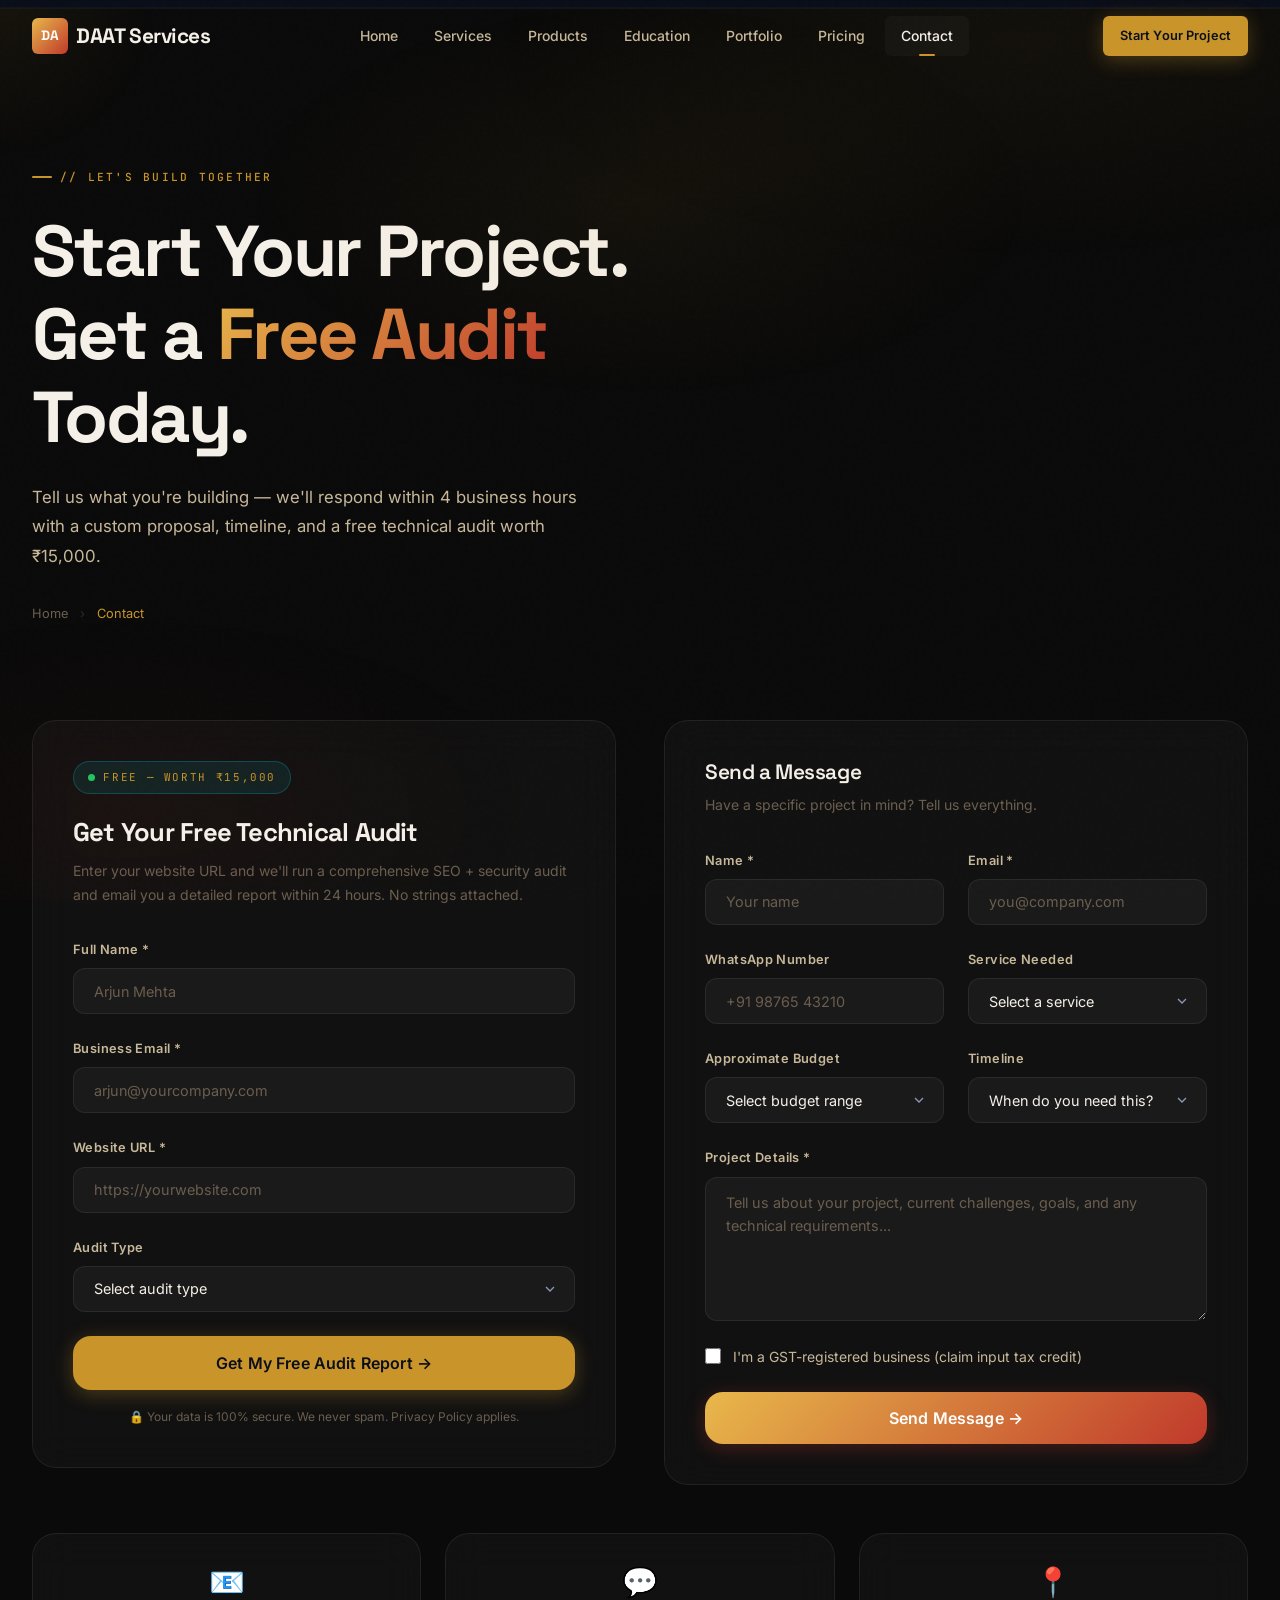
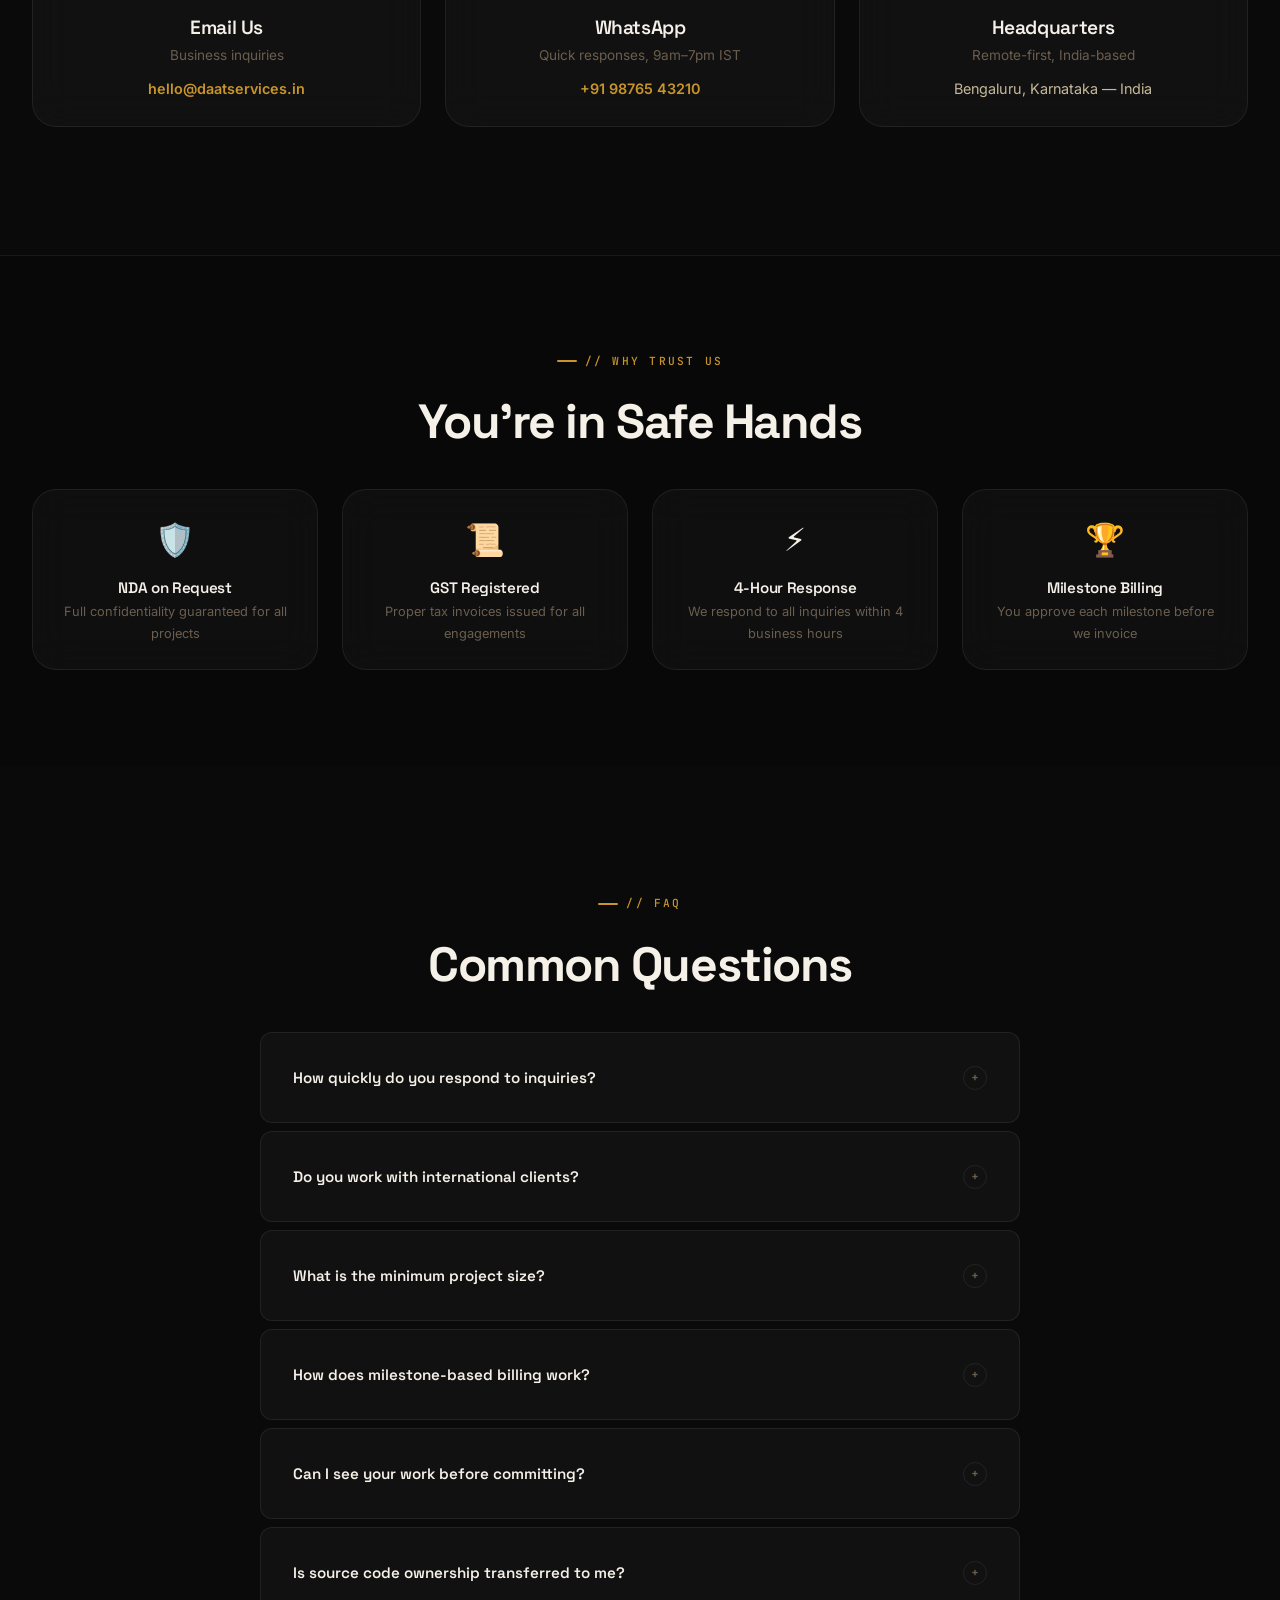
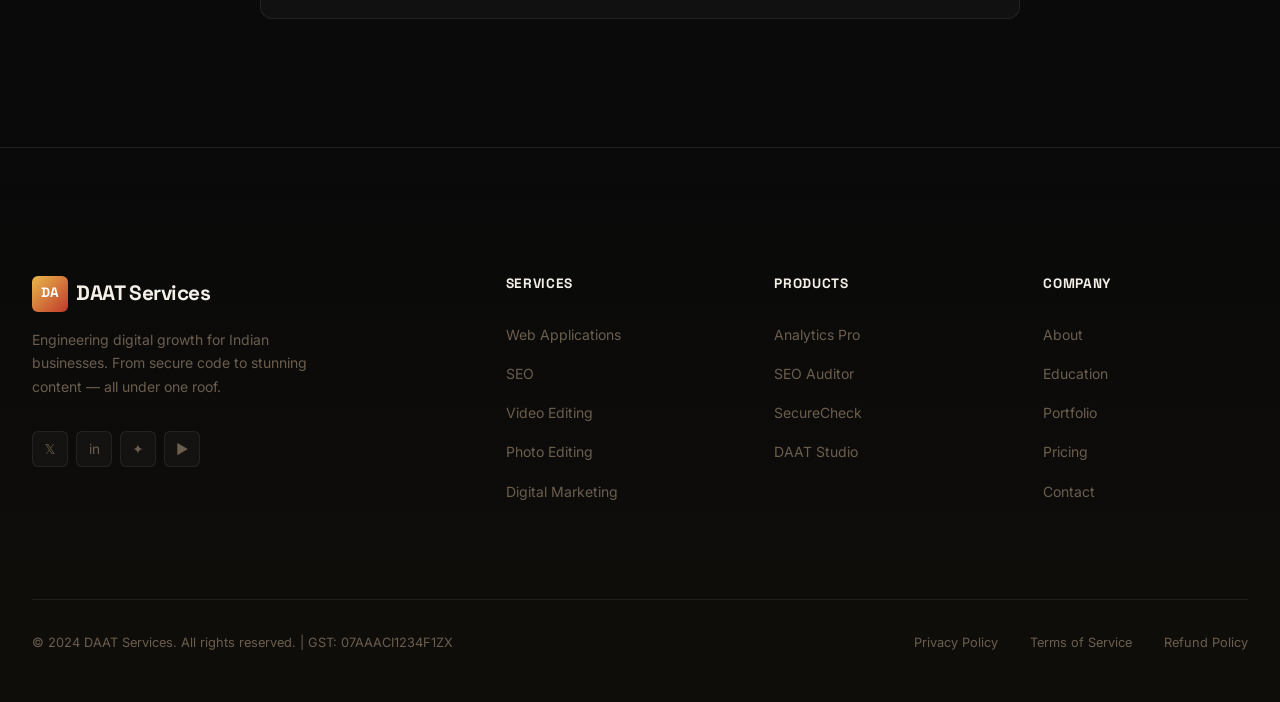
==== commit 1c448756: "udpate" ====
--- a/contact.html
+++ b/contact.html
@@ -157,7 +157,6 @@
                     <option>Video Editing & Production</option>
                     <option>Photo Editing & Design</option>
                     <option>Digital Marketing & Ads</option>
-                    <option>Security & VAPT</option>
                     <option>Multiple Services</option>
                     <option>Product Demo / Consultation</option>
                   </select>
@@ -358,7 +357,7 @@
           <a href="services.html" class="footer-link">Video Editing</a>
           <a href="services.html" class="footer-link">Photo Editing</a>
           <a href="services.html" class="footer-link">Digital Marketing</a>
-          <a href="services.html" class="footer-link">Security / VAPT</a>
+          
         </div>
       </div>
       <div class="footer-col">
--- a/css/global.css
+++ b/css/global.css
@@ -216,6 +216,7 @@
   content: '';
   position: absolute;
   inset: 0;
+  pointer-events: none;
   background: var(--grad-card);
   opacity: 0;
   transition: opacity var(--trans-slow);
--- a/css/components.css
+++ b/css/components.css
@@ -826,6 +826,21 @@
 }
 
 .toggle-label.active { color: var(--text-primary); }
+
+.billing-toggle-container .toggle-label {
+  border: 1px solid var(--glass-border);
+  background: transparent;
+  font-family: inherit;
+  font-size: 0.85rem;
+  line-height: 1.25;
+  padding: 0.75rem 1.5rem;
+}
+
+.billing-toggle-container .toggle-label.active {
+  background: rgba(0, 240, 255, 0.1);
+  border-color: var(--cyan);
+  color: var(--text-primary);
+}
 
 .toggle-switch {
   width: 52px;
